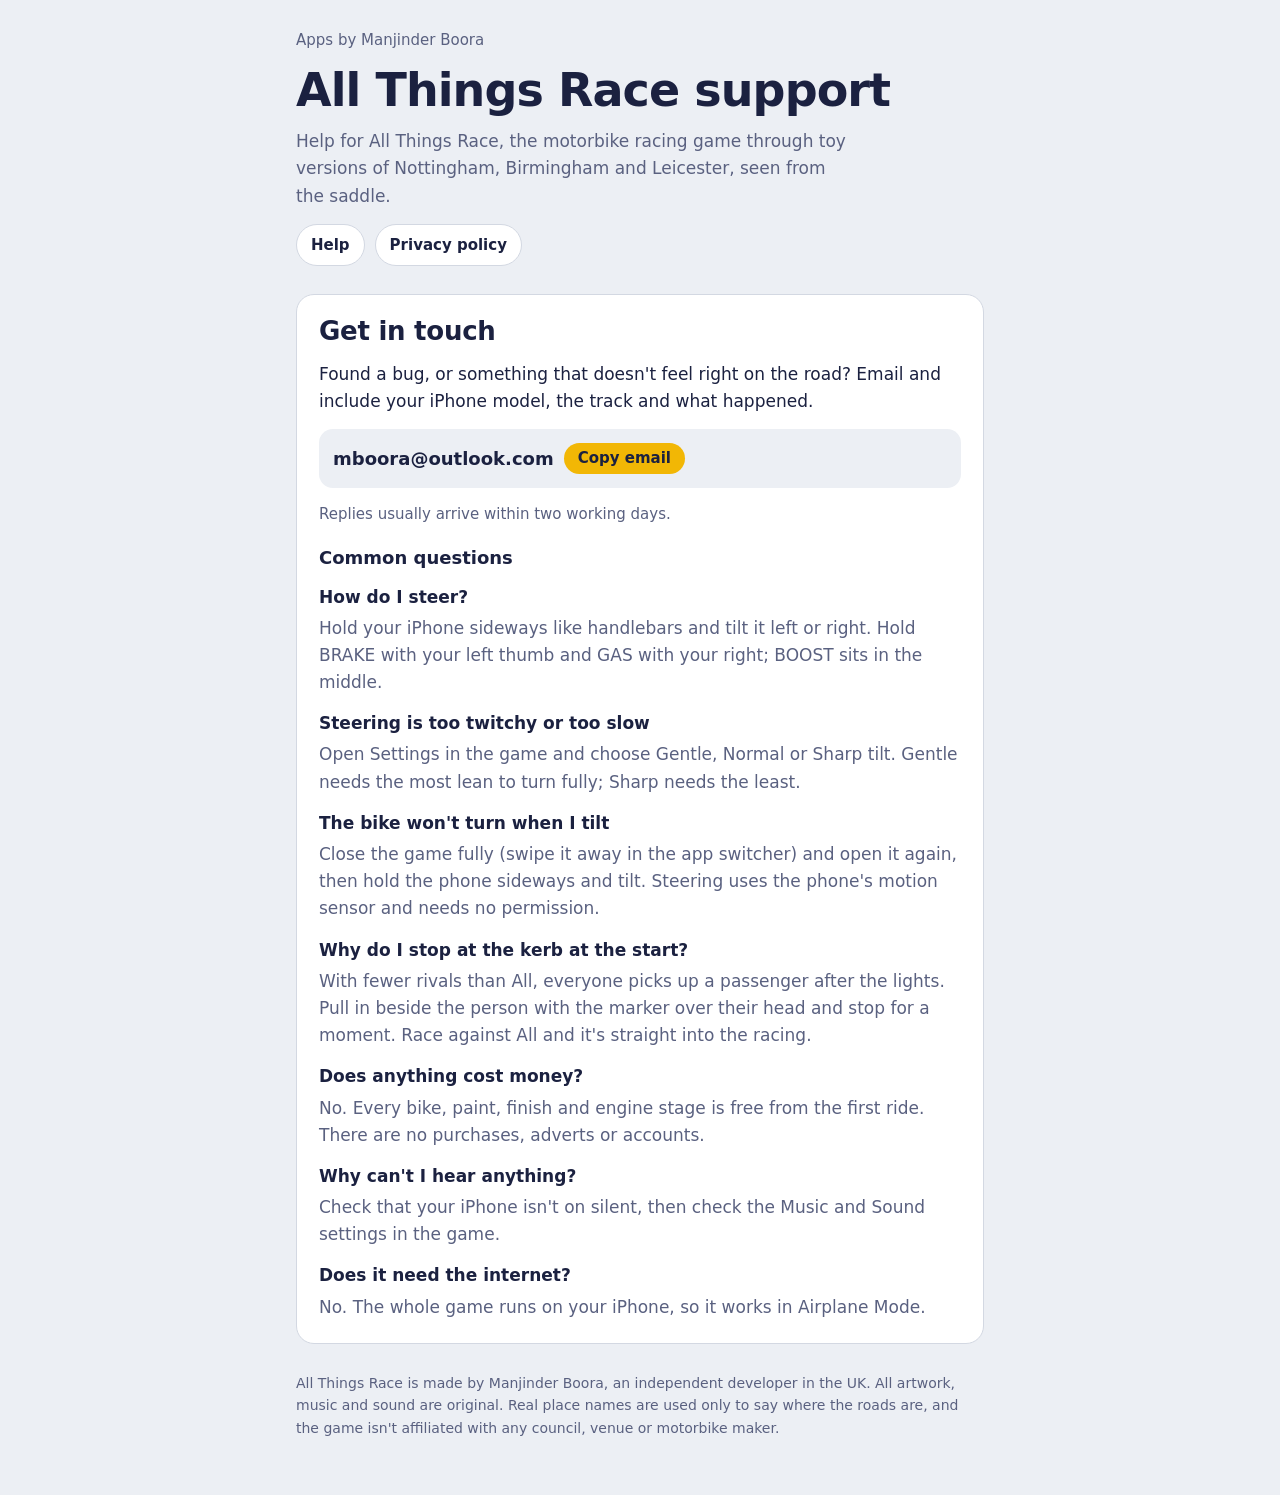
==== all-things-race/index.html @ 714242e2 "Add All Things Race support page" ====
<!doctype html>
<html lang="en-GB">
<head>
<meta charset="utf-8">
<meta name="viewport" content="width=device-width, initial-scale=1, viewport-fit=cover">
<title>All Things Race Support</title>
<meta name="description" content="Help for All Things Race, the offline motorbike racing game for iPhone.">
<link rel="stylesheet" href="/style.css">
</head>
<body>
<main class="wrap">
  <header>
    <a class="crumb" href="/">Apps by Manjinder Boora</a>
    <h1>All Things Race support</h1>
    <p class="lede">Help for All Things Race, the motorbike racing game through toy versions of Nottingham, Birmingham and Leicester, seen from the saddle.</p>
    <nav aria-label="On this site">
      <a href="#help">Help</a>
      <a href="/all-things-race/privacy/">Privacy policy</a>
    </nav>
  </header>

  <section id="help" aria-labelledby="help-title">
    <h2 id="help-title">Get in touch</h2>
    <p>Found a bug, or something that doesn't feel right on the road? Email and include your iPhone model, the track and what happened.</p>
    <div class="contact">
      <a class="email" id="email" href="mailto:mboora@outlook.com?subject=All%20Things%20Race">mboora@outlook.com</a>
      <button class="copy" id="copy" type="button">Copy email</button>
    </div>
    <p class="muted">Replies usually arrive within two working days.</p>

    <h3>Common questions</h3>
    <dl>
      <div>
        <dt>How do I steer?</dt>
        <dd>Hold your iPhone sideways like handlebars and tilt it left or right. Hold BRAKE with your left thumb and GAS with your right; BOOST sits in the middle.</dd>
      </div>
      <div>
        <dt>Steering is too twitchy or too slow</dt>
        <dd>Open Settings in the game and choose Gentle, Normal or Sharp tilt. Gentle needs the most lean to turn fully; Sharp needs the least.</dd>
      </div>
      <div>
        <dt>The bike won't turn when I tilt</dt>
        <dd>Close the game fully (swipe it away in the app switcher) and open it again, then hold the phone sideways and tilt. Steering uses the phone's motion sensor and needs no permission.</dd>
      </div>
      <div>
        <dt>Why do I stop at the kerb at the start?</dt>
        <dd>With fewer rivals than All, everyone picks up a passenger after the lights. Pull in beside the person with the marker over their head and stop for a moment. Race against All and it's straight into the racing.</dd>
      </div>
      <div>
        <dt>Does anything cost money?</dt>
        <dd>No. Every bike, paint, finish and engine stage is free from the first ride. There are no purchases, adverts or accounts.</dd>
      </div>
      <div>
        <dt>Why can't I hear anything?</dt>
        <dd>Check that your iPhone isn't on silent, then check the Music and Sound settings in the game.</dd>
      </div>
      <div>
        <dt>Does it need the internet?</dt>
        <dd>No. The whole game runs on your iPhone, so it works in Airplane Mode.</dd>
      </div>
    </dl>
  </section>

  <footer>All Things Race is made by Manjinder Boora, an independent developer in the UK. All artwork, music and sound are original. Real place names are used only to say where the roads are, and the game isn't affiliated with any council, venue or motorbike maker.</footer>
</main>

<script>
(() => {
  const btn = document.getElementById("copy");
  const email = document.getElementById("email");
  btn.addEventListener("click", async () => {
    try {
      await navigator.clipboard.writeText(email.textContent.trim());
      btn.textContent = "Copied";
    } catch (e) {
      const range = document.createRange();
      range.selectNodeContents(email);
      const sel = window.getSelection();
      sel.removeAllRanges();
      sel.addRange(range);
      btn.textContent = "Selected, press copy";
    }
    setTimeout(() => { btn.textContent = "Copy email"; }, 2200);
  });
})();
</script>
</body>
</html>
---- style.css ----
:root {
  --bg: #ECEFF4;
  --surface: #FFFFFF;
  --ink: #1B2140;
  --muted: #5A6180;
  --line: #D3D8E2;
  --accent: #F2B705;
  --on-accent: #1B2140;
  --body: system-ui, -apple-system, "Segoe UI", Roboto, "Helvetica Neue", Arial, sans-serif;
  color-scheme: light;
}
@media (prefers-color-scheme: dark) {
  :root { --bg: #11142A; --surface: #1C2140; --ink: #EEF0F8; --muted: #A3A9C4; --line: #2E3458; color-scheme: dark; }
}
* { box-sizing: border-box; }
html { -webkit-text-size-adjust: 100%; }
body { margin: 0; background: var(--bg); color: var(--ink); font: 400 17px/1.6 var(--body); }
.wrap {
  max-width: 720px; margin: 0 auto;
  padding: 28px max(16px, env(safe-area-inset-right, 0px)) 56px max(16px, env(safe-area-inset-left, 0px));
  display: grid; gap: 28px;
}
header { display: grid; gap: 14px; }
.crumb { font-size: 15px; color: var(--muted); text-decoration: none; }
.crumb:hover { text-decoration: underline; }
.tiles { display: flex; gap: 5px; }
.tiles span {
  width: 34px; height: 38px; border-radius: 7px; display: grid; place-items: center;
  background: var(--surface); color: var(--ink); box-shadow: 0 3px 0 var(--edge);
  font: 800 21px/1 var(--body);
}
h1 { margin: 0; font: 800 clamp(32px, 7vw, 46px)/1.05 var(--body); letter-spacing: -0.02em; text-wrap: balance; }
.lede { margin: 0; color: var(--muted); max-width: 52ch; }
nav { display: flex; gap: 10px; flex-wrap: wrap; }
nav a, .pill {
  padding: 8px 14px; border-radius: 999px; border: 1px solid var(--line); background: var(--surface);
  color: var(--ink); text-decoration: none; font-weight: 600; font-size: 15px;
}
a { color: inherit; }
a:focus-visible, button:focus-visible { outline: 3px solid var(--accent); outline-offset: 2px; }
section { background: var(--surface); border: 1px solid var(--line); border-radius: 18px; padding: 22px; display: grid; gap: 14px; min-width: 0; }
h2 { margin: 0; font: 800 26px/1.15 var(--body); letter-spacing: -0.01em; }
h3 { margin: 6px 0 0; font: 700 18px/1.3 var(--body); }
p { margin: 0; }
.muted { color: var(--muted); font-size: 15px; }
.contact { display: flex; flex-wrap: wrap; align-items: center; gap: 10px; padding: 14px; border-radius: 14px; background: var(--bg); }
.email { font: 700 18px/1.3 var(--body); word-break: break-all; text-decoration: none; }
.copy { border: 0; border-radius: 999px; padding: 8px 14px; cursor: pointer; background: var(--accent); color: var(--on-accent); font: 700 15px/1 var(--body); }
dl { margin: 0; display: grid; gap: 14px; }
dt { font-weight: 700; }
dd { margin: 4px 0 0; color: var(--muted); }
ul { margin: 0; padding-left: 20px; display: grid; gap: 6px; }
.stamp { font-size: 14px; color: var(--muted); font-variant-numeric: tabular-nums; }
.app { display: grid; gap: 14px; align-items: center; text-decoration: none; }
.app b { font-size: 19px; }
footer { color: var(--muted); font-size: 14px; }
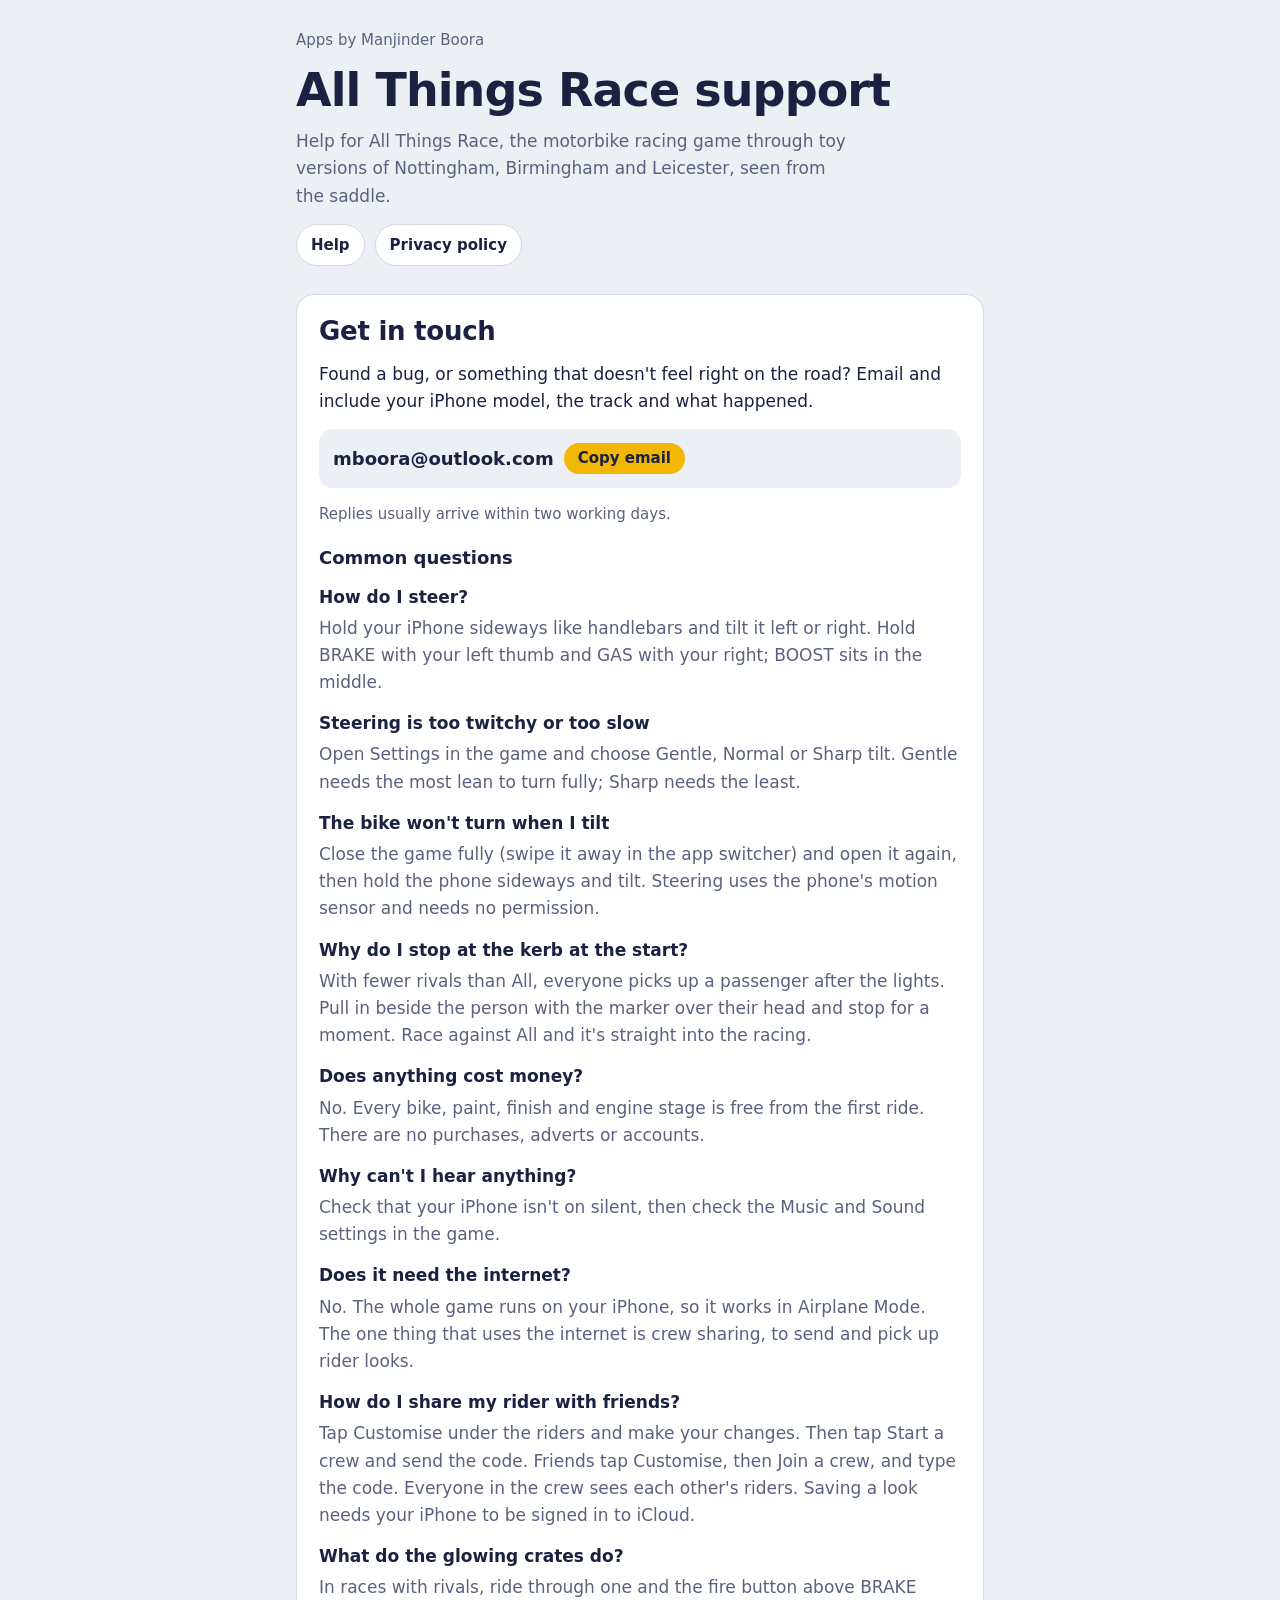
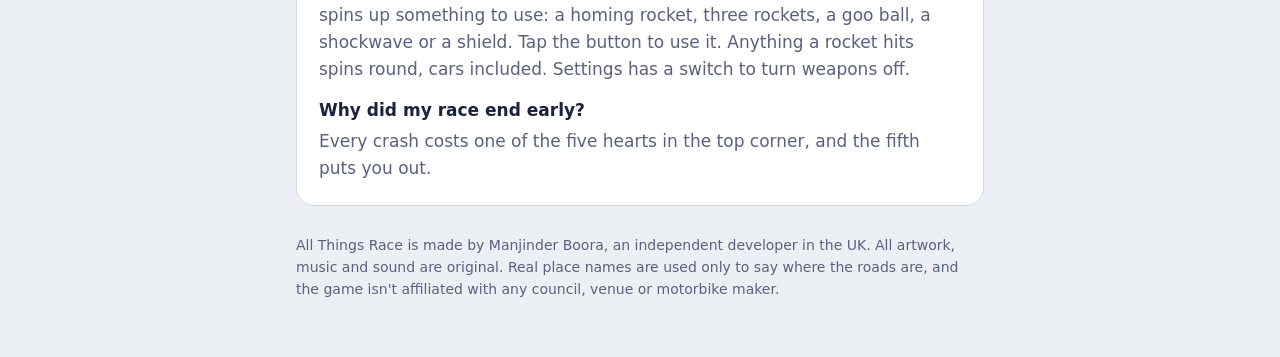
==== commit 2f329e90: "All Things Race: help for crew sharing, weapons and five lives" ====
--- a/all-things-race/index.html
+++ b/all-things-race/index.html
@@ -56,7 +56,19 @@
       </div>
       <div>
         <dt>Does it need the internet?</dt>
-        <dd>No. The whole game runs on your iPhone, so it works in Airplane Mode.</dd>
+        <dd>No. The whole game runs on your iPhone, so it works in Airplane Mode. The one thing that uses the internet is crew sharing, to send and pick up rider looks.</dd>
+      </div>
+      <div>
+        <dt>How do I share my rider with friends?</dt>
+        <dd>Tap Customise under the riders and make your changes. Then tap Start a crew and send the code. Friends tap Customise, then Join a crew, and type the code. Everyone in the crew sees each other's riders. Saving a look needs your iPhone to be signed in to iCloud.</dd>
+      </div>
+      <div>
+        <dt>What do the glowing crates do?</dt>
+        <dd>In races with rivals, ride through one and the fire button above BRAKE spins up something to use: a homing rocket, three rockets, a goo ball, a shockwave or a shield. Tap the button to use it. Anything a rocket hits spins round, cars included. Settings has a switch to turn weapons off.</dd>
+      </div>
+      <div>
+        <dt>Why did my race end early?</dt>
+        <dd>Every crash costs one of the five hearts in the top corner, and the fifth puts you out.</dd>
       </div>
     </dl>
   </section>
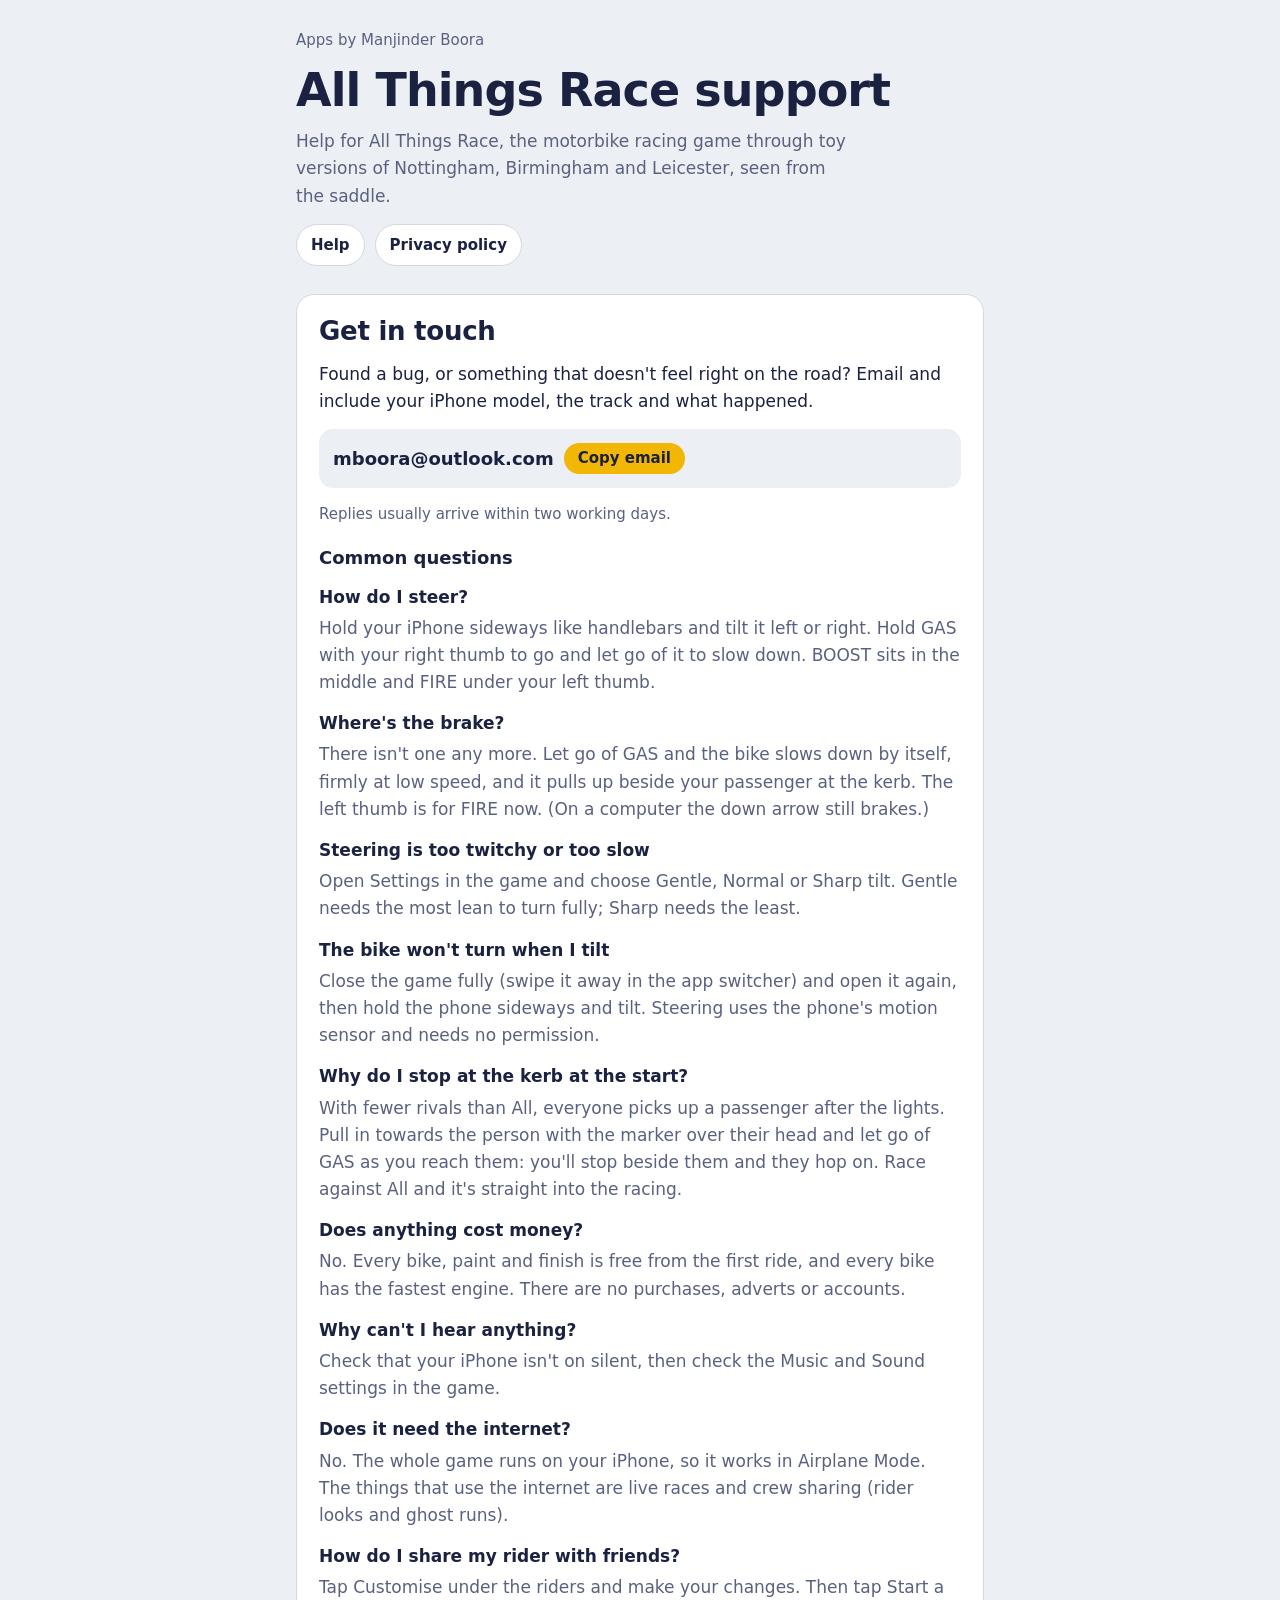
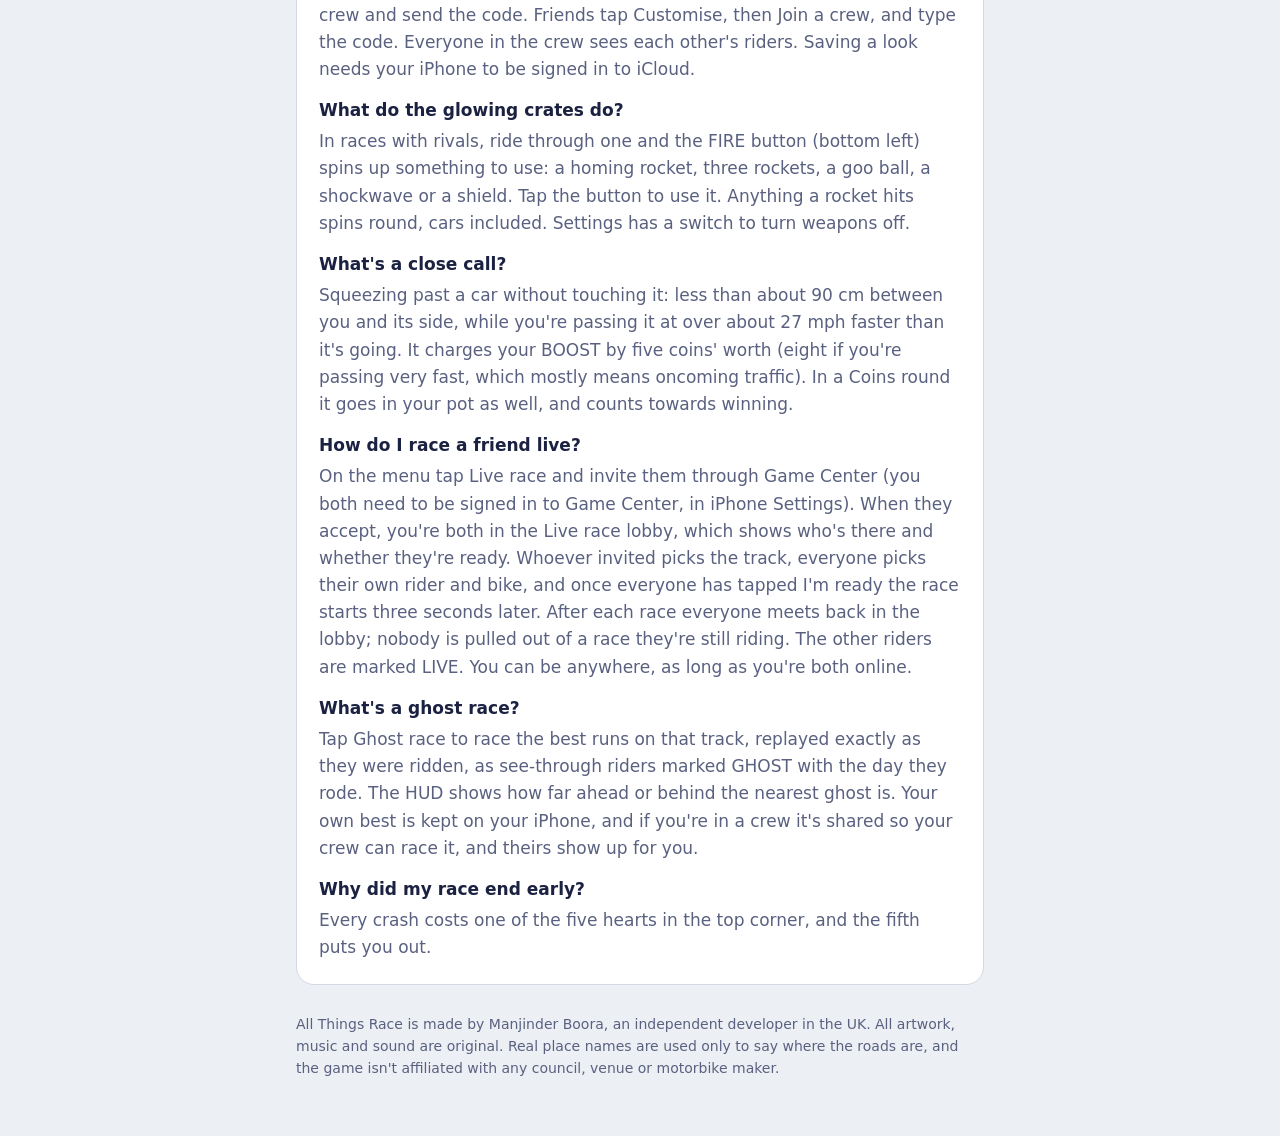
==== commit a8d9d71e: "All Things Race help: no brake, live and ghost races, close calls FIRE sits where the brake was; how" ====
--- a/all-things-race/index.html
+++ b/all-things-race/index.html
@@ -32,7 +32,11 @@
     <dl>
       <div>
         <dt>How do I steer?</dt>
-        <dd>Hold your iPhone sideways like handlebars and tilt it left or right. Hold BRAKE with your left thumb and GAS with your right; BOOST sits in the middle.</dd>
+        <dd>Hold your iPhone sideways like handlebars and tilt it left or right. Hold GAS with your right thumb to go and let go of it to slow down. BOOST sits in the middle and FIRE under your left thumb.</dd>
+      </div>
+      <div>
+        <dt>Where's the brake?</dt>
+        <dd>There isn't one any more. Let go of GAS and the bike slows down by itself, firmly at low speed, and it pulls up beside your passenger at the kerb. The left thumb is for FIRE now. (On a computer the down arrow still brakes.)</dd>
       </div>
       <div>
         <dt>Steering is too twitchy or too slow</dt>
@@ -44,11 +48,11 @@
       </div>
       <div>
         <dt>Why do I stop at the kerb at the start?</dt>
-        <dd>With fewer rivals than All, everyone picks up a passenger after the lights. Pull in beside the person with the marker over their head and stop for a moment. Race against All and it's straight into the racing.</dd>
+        <dd>With fewer rivals than All, everyone picks up a passenger after the lights. Pull in towards the person with the marker over their head and let go of GAS as you reach them: you'll stop beside them and they hop on. Race against All and it's straight into the racing.</dd>
       </div>
       <div>
         <dt>Does anything cost money?</dt>
-        <dd>No. Every bike, paint, finish and engine stage is free from the first ride. There are no purchases, adverts or accounts.</dd>
+        <dd>No. Every bike, paint and finish is free from the first ride, and every bike has the fastest engine. There are no purchases, adverts or accounts.</dd>
       </div>
       <div>
         <dt>Why can't I hear anything?</dt>
@@ -56,7 +60,7 @@
       </div>
       <div>
         <dt>Does it need the internet?</dt>
-        <dd>No. The whole game runs on your iPhone, so it works in Airplane Mode. The one thing that uses the internet is crew sharing, to send and pick up rider looks.</dd>
+        <dd>No. The whole game runs on your iPhone, so it works in Airplane Mode. The things that use the internet are live races and crew sharing (rider looks and ghost runs).</dd>
       </div>
       <div>
         <dt>How do I share my rider with friends?</dt>
@@ -64,7 +68,19 @@
       </div>
       <div>
         <dt>What do the glowing crates do?</dt>
-        <dd>In races with rivals, ride through one and the fire button above BRAKE spins up something to use: a homing rocket, three rockets, a goo ball, a shockwave or a shield. Tap the button to use it. Anything a rocket hits spins round, cars included. Settings has a switch to turn weapons off.</dd>
+        <dd>In races with rivals, ride through one and the FIRE button (bottom left) spins up something to use: a homing rocket, three rockets, a goo ball, a shockwave or a shield. Tap the button to use it. Anything a rocket hits spins round, cars included. Settings has a switch to turn weapons off.</dd>
+      </div>
+      <div>
+        <dt>What's a close call?</dt>
+        <dd>Squeezing past a car without touching it: less than about 90&nbsp;cm between you and its side, while you're passing it at over about 27&nbsp;mph faster than it's going. It charges your BOOST by five coins' worth (eight if you're passing very fast, which mostly means oncoming traffic). In a Coins round it goes in your pot as well, and counts towards winning.</dd>
+      </div>
+      <div>
+        <dt>How do I race a friend live?</dt>
+        <dd>On the menu tap Live race and invite them through Game Center (you both need to be signed in to Game Center, in iPhone Settings). When they accept, you're both in the Live race lobby, which shows who's there and whether they're ready. Whoever invited picks the track, everyone picks their own rider and bike, and once everyone has tapped I'm ready the race starts three seconds later. After each race everyone meets back in the lobby; nobody is pulled out of a race they're still riding. The other riders are marked LIVE. You can be anywhere, as long as you're both online.</dd>
+      </div>
+      <div>
+        <dt>What's a ghost race?</dt>
+        <dd>Tap Ghost race to race the best runs on that track, replayed exactly as they were ridden, as see-through riders marked GHOST with the day they rode. The HUD shows how far ahead or behind the nearest ghost is. Your own best is kept on your iPhone, and if you're in a crew it's shared so your crew can race it, and theirs show up for you.</dd>
       </div>
       <div>
         <dt>Why did my race end early?</dt>
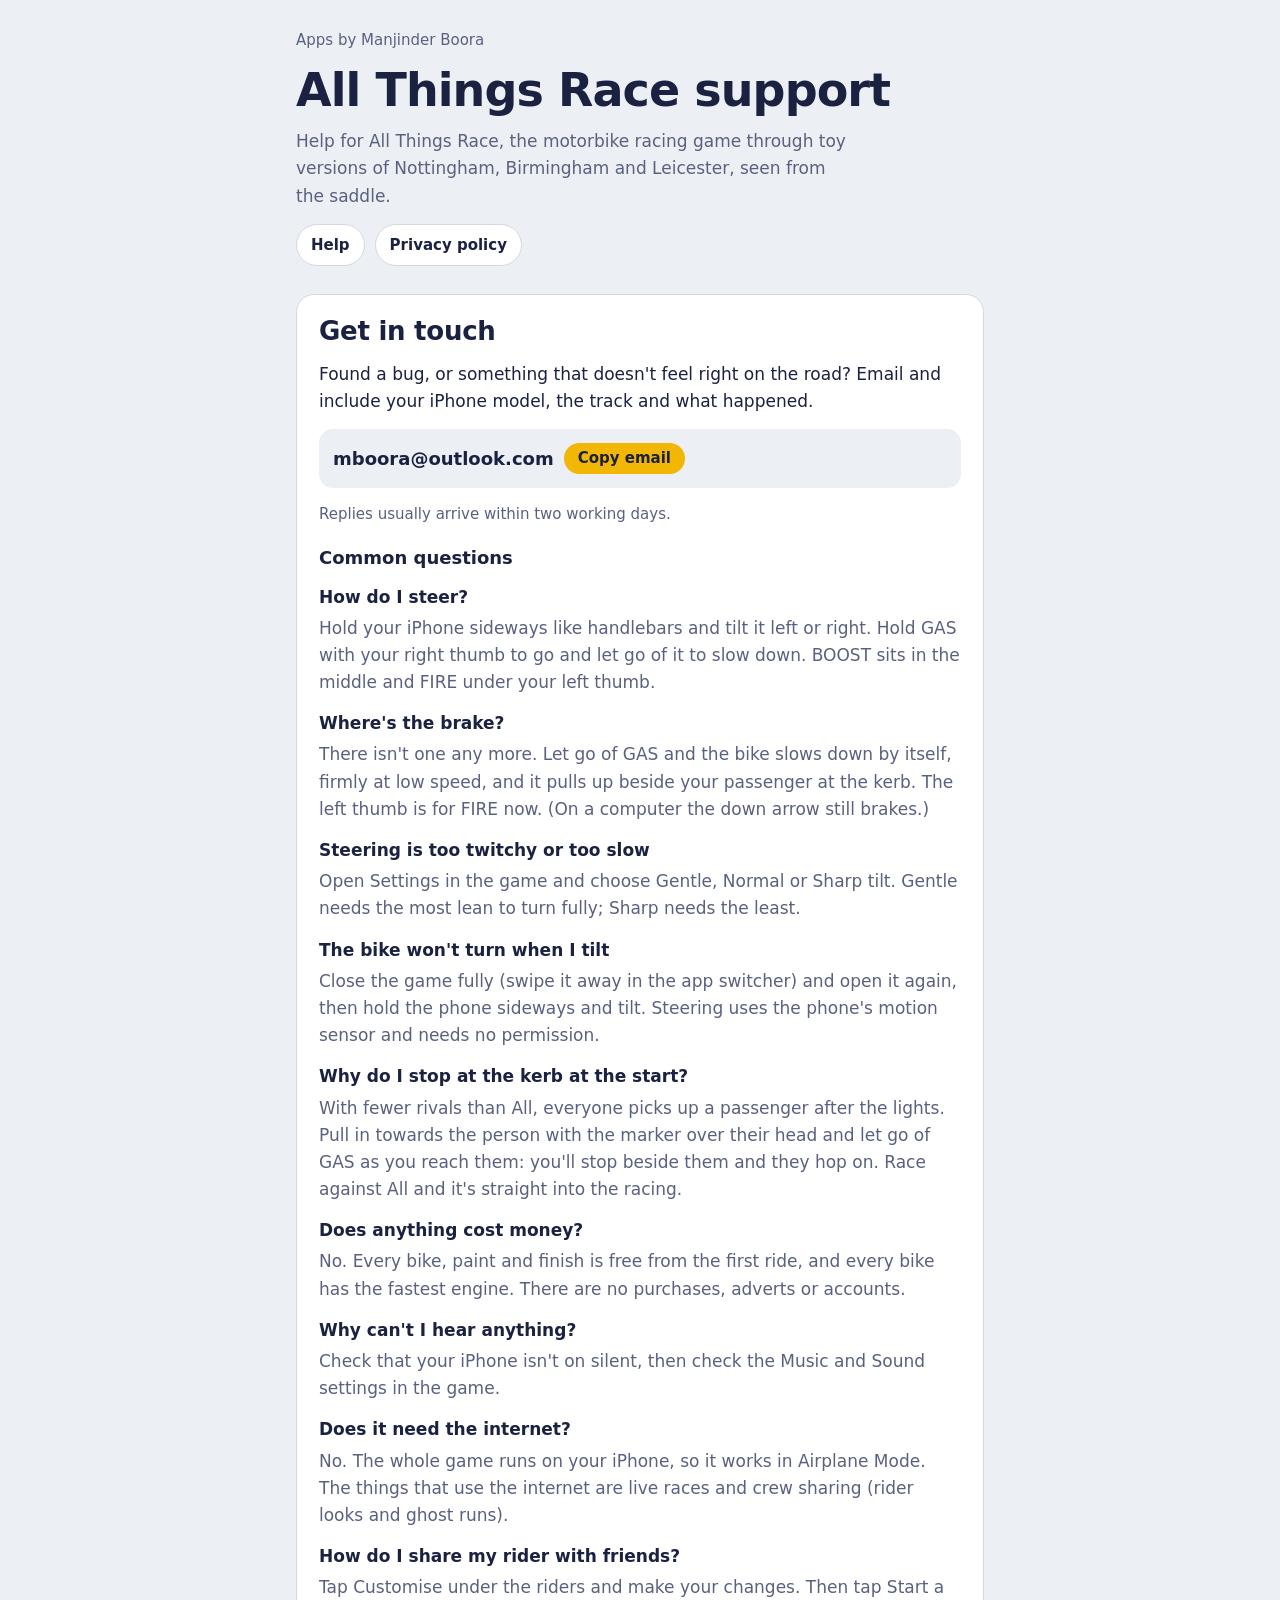
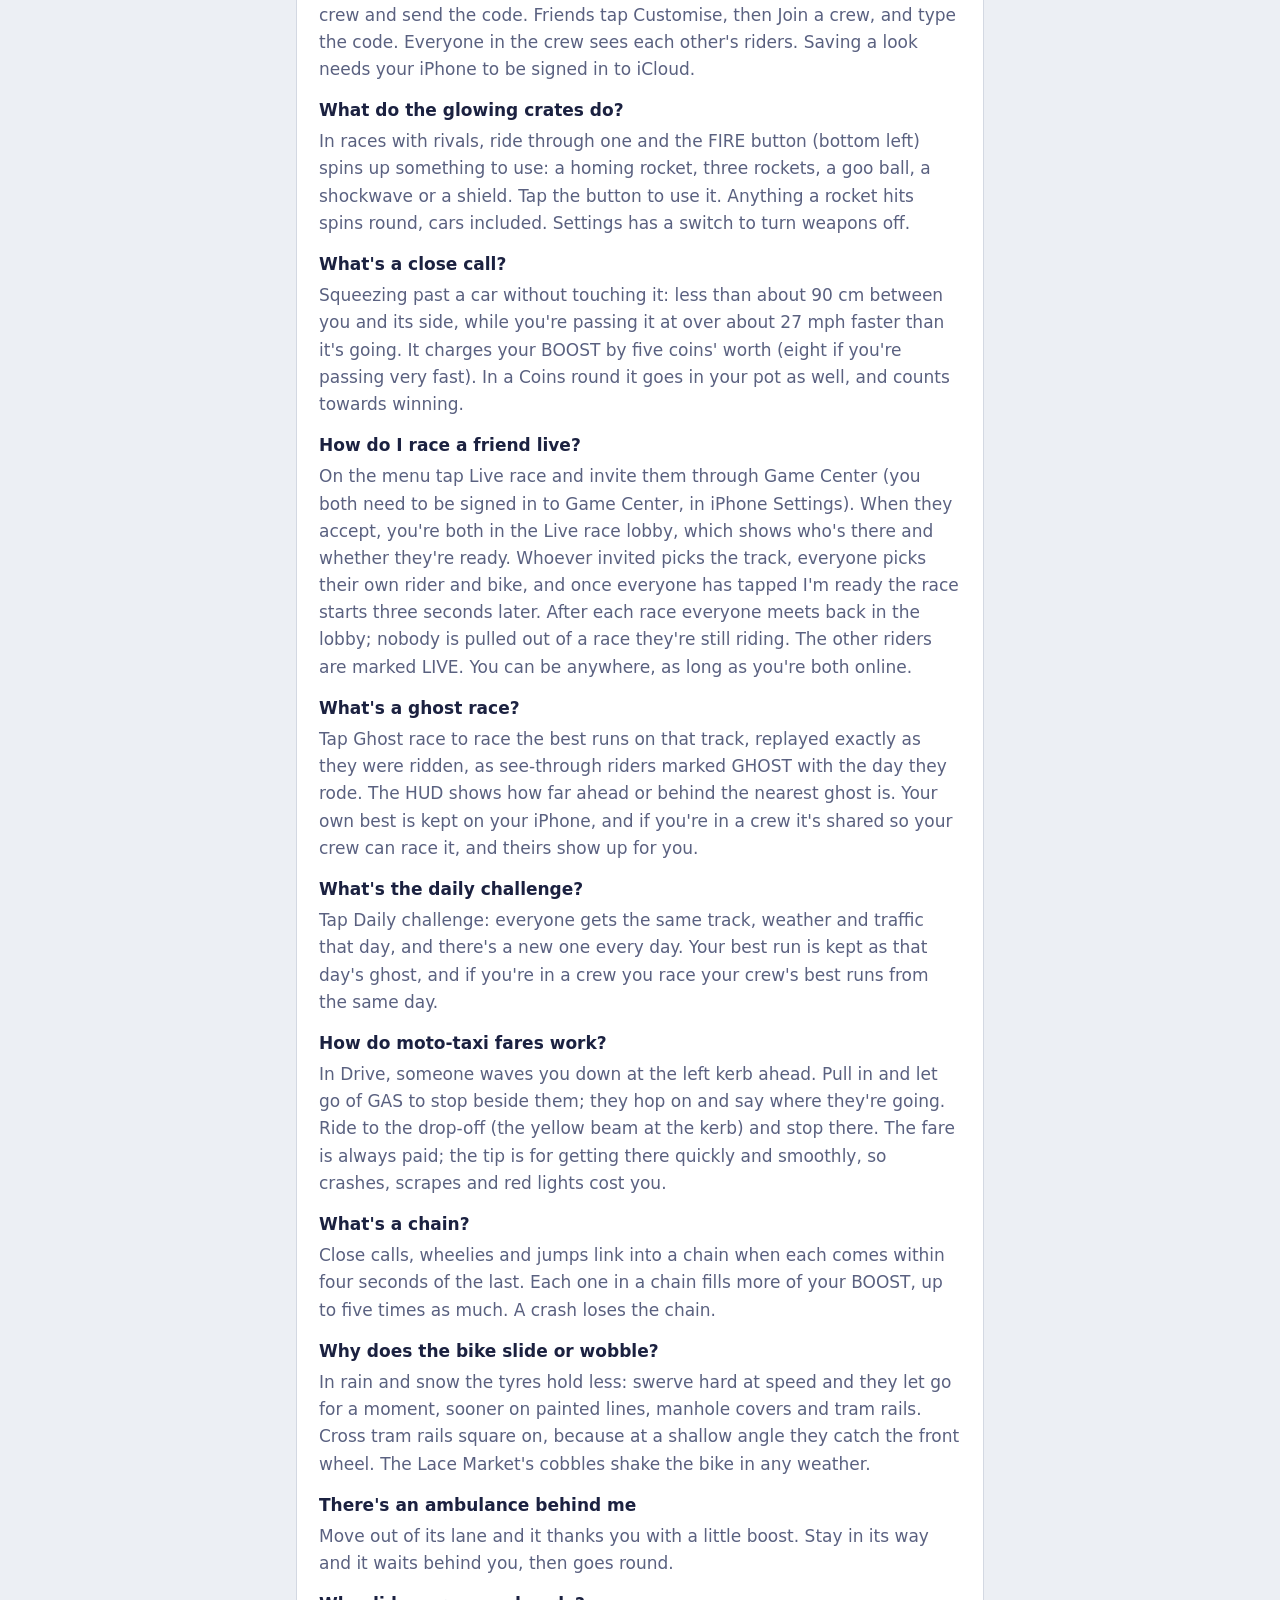
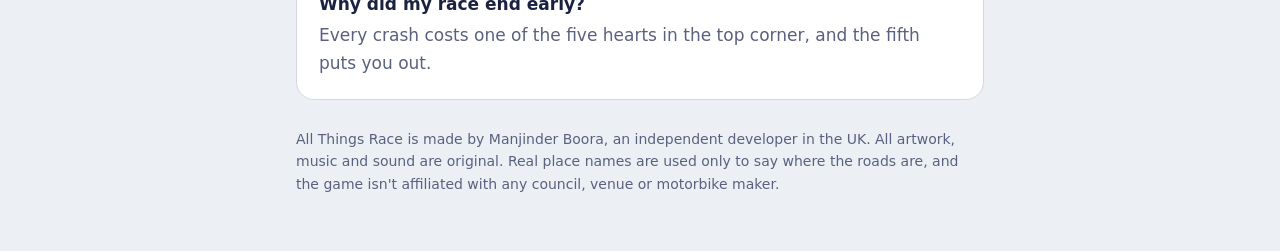
==== commit 084fb2d6: "All Things Race help: daily challenge, moto-taxi fares, chains, wet roads New answers for the daily " ====
--- a/all-things-race/index.html
+++ b/all-things-race/index.html
@@ -72,7 +72,7 @@
       </div>
       <div>
         <dt>What's a close call?</dt>
-        <dd>Squeezing past a car without touching it: less than about 90&nbsp;cm between you and its side, while you're passing it at over about 27&nbsp;mph faster than it's going. It charges your BOOST by five coins' worth (eight if you're passing very fast, which mostly means oncoming traffic). In a Coins round it goes in your pot as well, and counts towards winning.</dd>
+        <dd>Squeezing past a car without touching it: less than about 90&nbsp;cm between you and its side, while you're passing it at over about 27&nbsp;mph faster than it's going. It charges your BOOST by five coins' worth (eight if you're passing very fast). In a Coins round it goes in your pot as well, and counts towards winning.</dd>
       </div>
       <div>
         <dt>How do I race a friend live?</dt>
@@ -81,6 +81,26 @@
       <div>
         <dt>What's a ghost race?</dt>
         <dd>Tap Ghost race to race the best runs on that track, replayed exactly as they were ridden, as see-through riders marked GHOST with the day they rode. The HUD shows how far ahead or behind the nearest ghost is. Your own best is kept on your iPhone, and if you're in a crew it's shared so your crew can race it, and theirs show up for you.</dd>
+      </div>
+      <div>
+        <dt>What's the daily challenge?</dt>
+        <dd>Tap Daily challenge: everyone gets the same track, weather and traffic that day, and there's a new one every day. Your best run is kept as that day's ghost, and if you're in a crew you race your crew's best runs from the same day.</dd>
+      </div>
+      <div>
+        <dt>How do moto-taxi fares work?</dt>
+        <dd>In Drive, someone waves you down at the left kerb ahead. Pull in and let go of GAS to stop beside them; they hop on and say where they're going. Ride to the drop-off (the yellow beam at the kerb) and stop there. The fare is always paid; the tip is for getting there quickly and smoothly, so crashes, scrapes and red lights cost you.</dd>
+      </div>
+      <div>
+        <dt>What's a chain?</dt>
+        <dd>Close calls, wheelies and jumps link into a chain when each comes within four seconds of the last. Each one in a chain fills more of your BOOST, up to five times as much. A crash loses the chain.</dd>
+      </div>
+      <div>
+        <dt>Why does the bike slide or wobble?</dt>
+        <dd>In rain and snow the tyres hold less: swerve hard at speed and they let go for a moment, sooner on painted lines, manhole covers and tram rails. Cross tram rails square on, because at a shallow angle they catch the front wheel. The Lace Market's cobbles shake the bike in any weather.</dd>
+      </div>
+      <div>
+        <dt>There's an ambulance behind me</dt>
+        <dd>Move out of its lane and it thanks you with a little boost. Stay in its way and it waits behind you, then goes round.</dd>
       </div>
       <div>
         <dt>Why did my race end early?</dt>
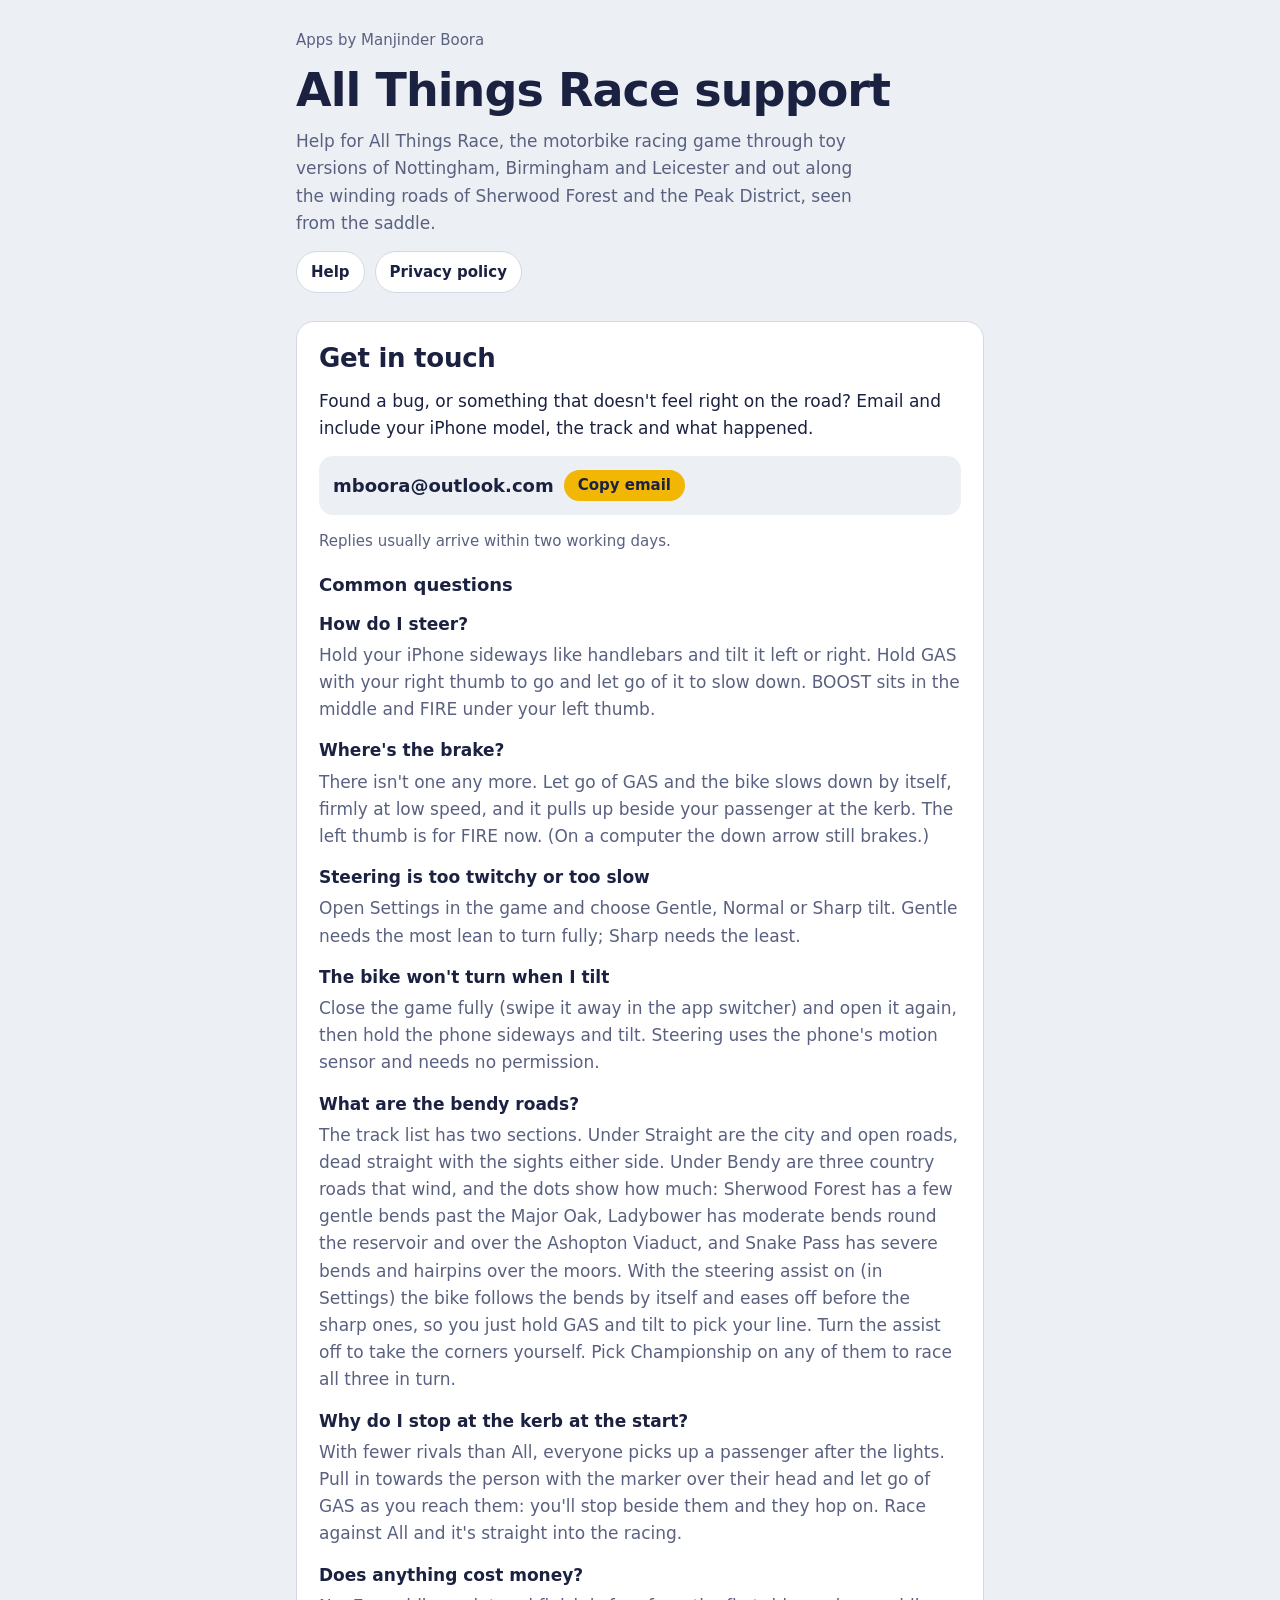
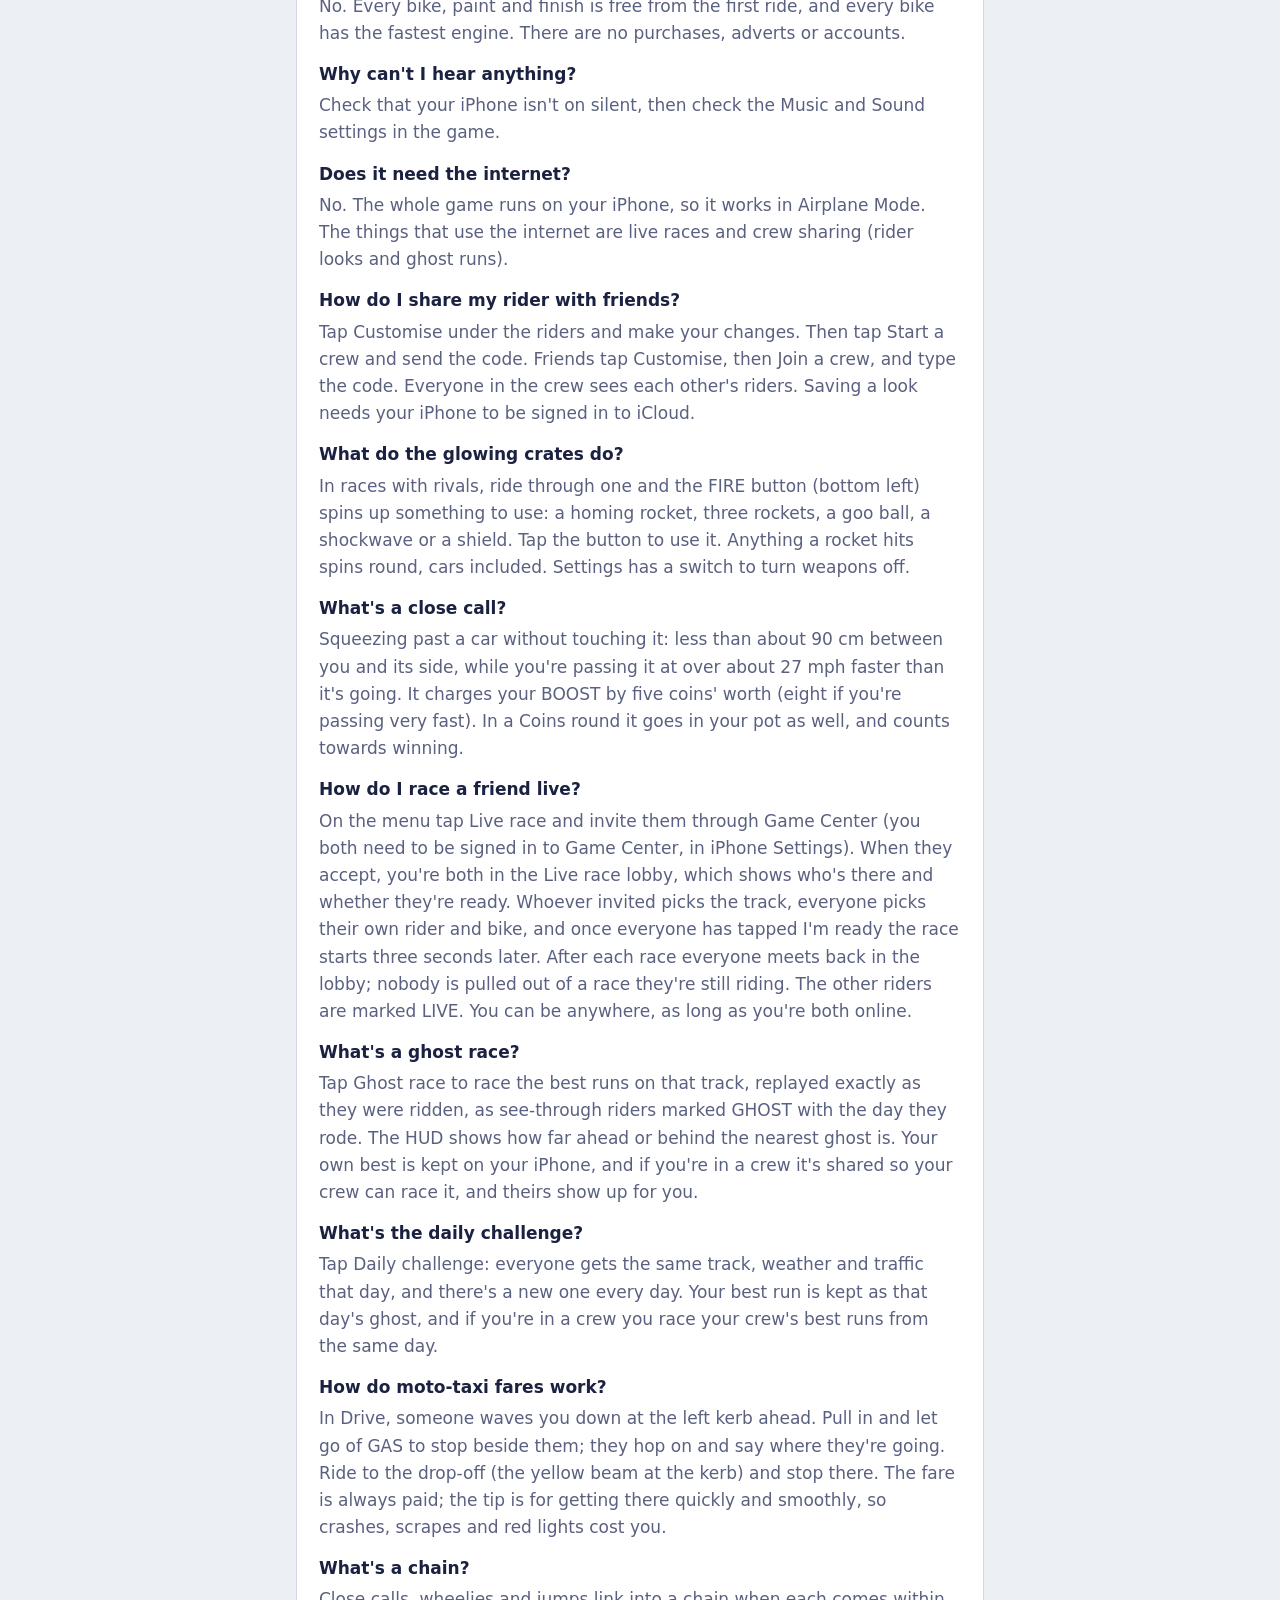
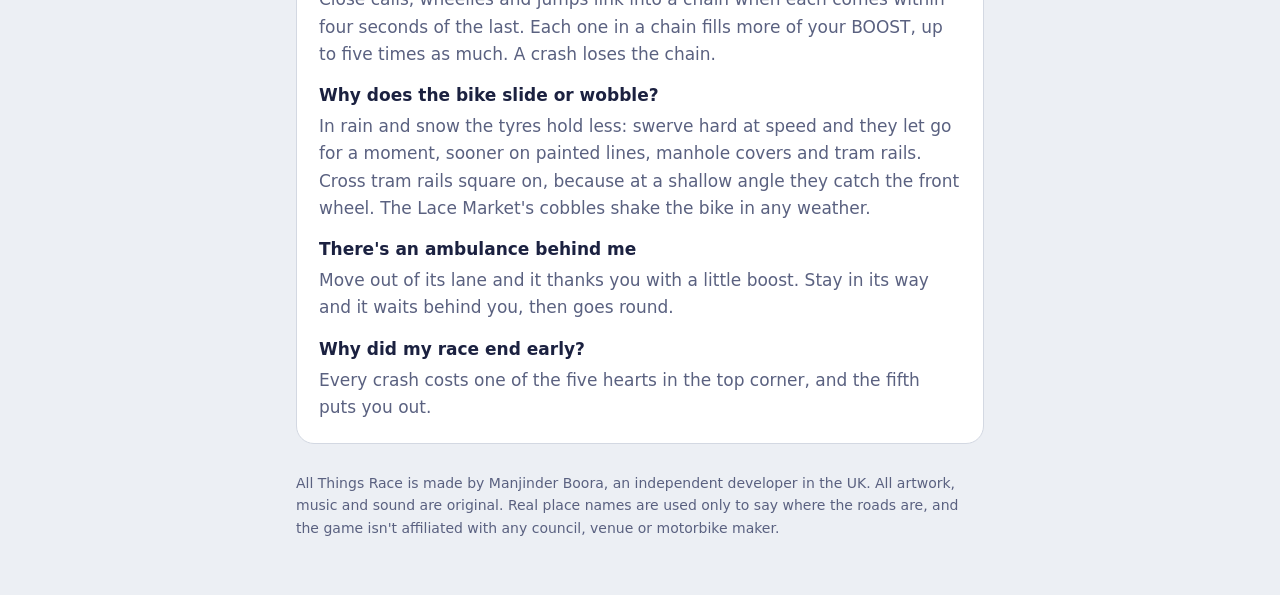
==== commit c88e9b69: "All Things Race help: the bendy roads Straight and Bendy track sections; Sherwood Forest, Ladybower " ====
--- a/all-things-race/index.html
+++ b/all-things-race/index.html
@@ -12,7 +12,7 @@
   <header>
     <a class="crumb" href="/">Apps by Manjinder Boora</a>
     <h1>All Things Race support</h1>
-    <p class="lede">Help for All Things Race, the motorbike racing game through toy versions of Nottingham, Birmingham and Leicester, seen from the saddle.</p>
+    <p class="lede">Help for All Things Race, the motorbike racing game through toy versions of Nottingham, Birmingham and Leicester and out along the winding roads of Sherwood Forest and the Peak District, seen from the saddle.</p>
     <nav aria-label="On this site">
       <a href="#help">Help</a>
       <a href="/all-things-race/privacy/">Privacy policy</a>
@@ -45,6 +45,10 @@
       <div>
         <dt>The bike won't turn when I tilt</dt>
         <dd>Close the game fully (swipe it away in the app switcher) and open it again, then hold the phone sideways and tilt. Steering uses the phone's motion sensor and needs no permission.</dd>
+      </div>
+      <div>
+        <dt>What are the bendy roads?</dt>
+        <dd>The track list has two sections. Under Straight are the city and open roads, dead straight with the sights either side. Under Bendy are three country roads that wind, and the dots show how much: Sherwood Forest has a few gentle bends past the Major Oak, Ladybower has moderate bends round the reservoir and over the Ashopton Viaduct, and Snake Pass has severe bends and hairpins over the moors. With the steering assist on (in Settings) the bike follows the bends by itself and eases off before the sharp ones, so you just hold GAS and tilt to pick your line. Turn the assist off to take the corners yourself. Pick Championship on any of them to race all three in turn.</dd>
       </div>
       <div>
         <dt>Why do I stop at the kerb at the start?</dt>
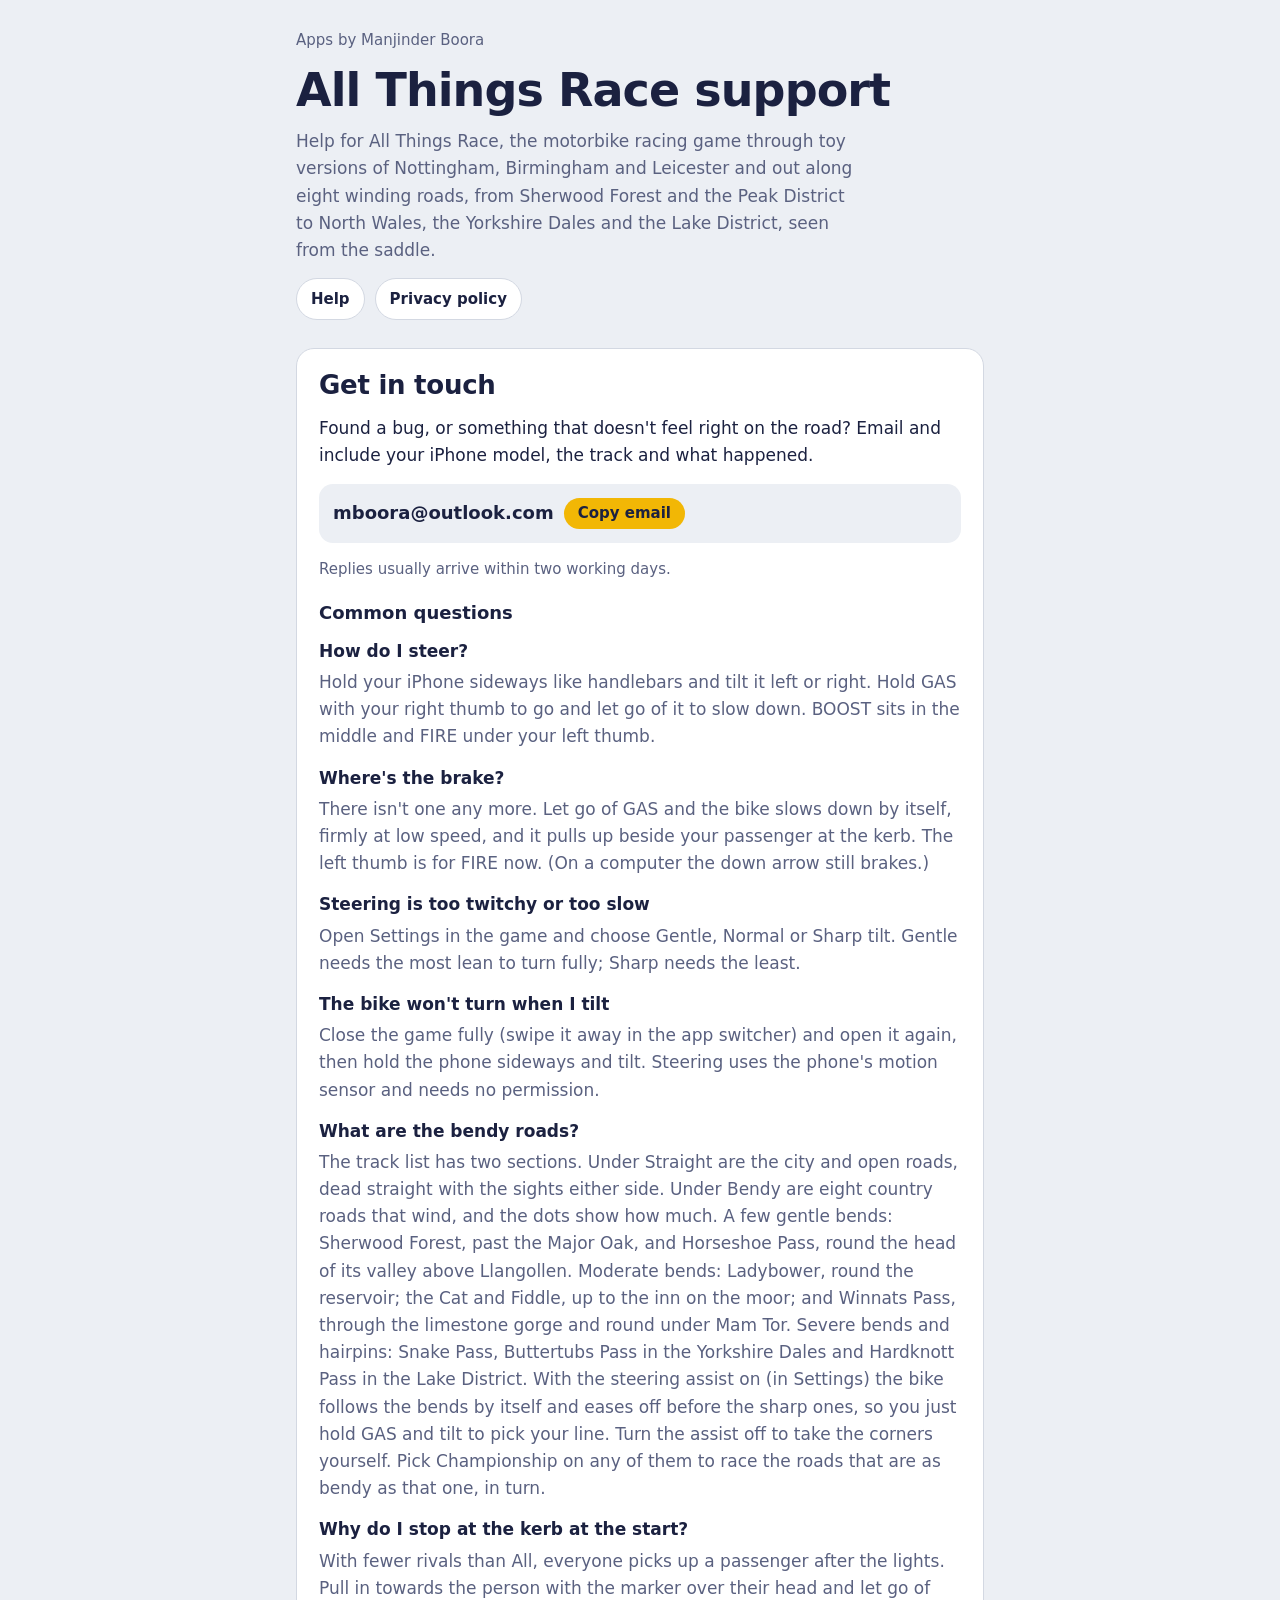
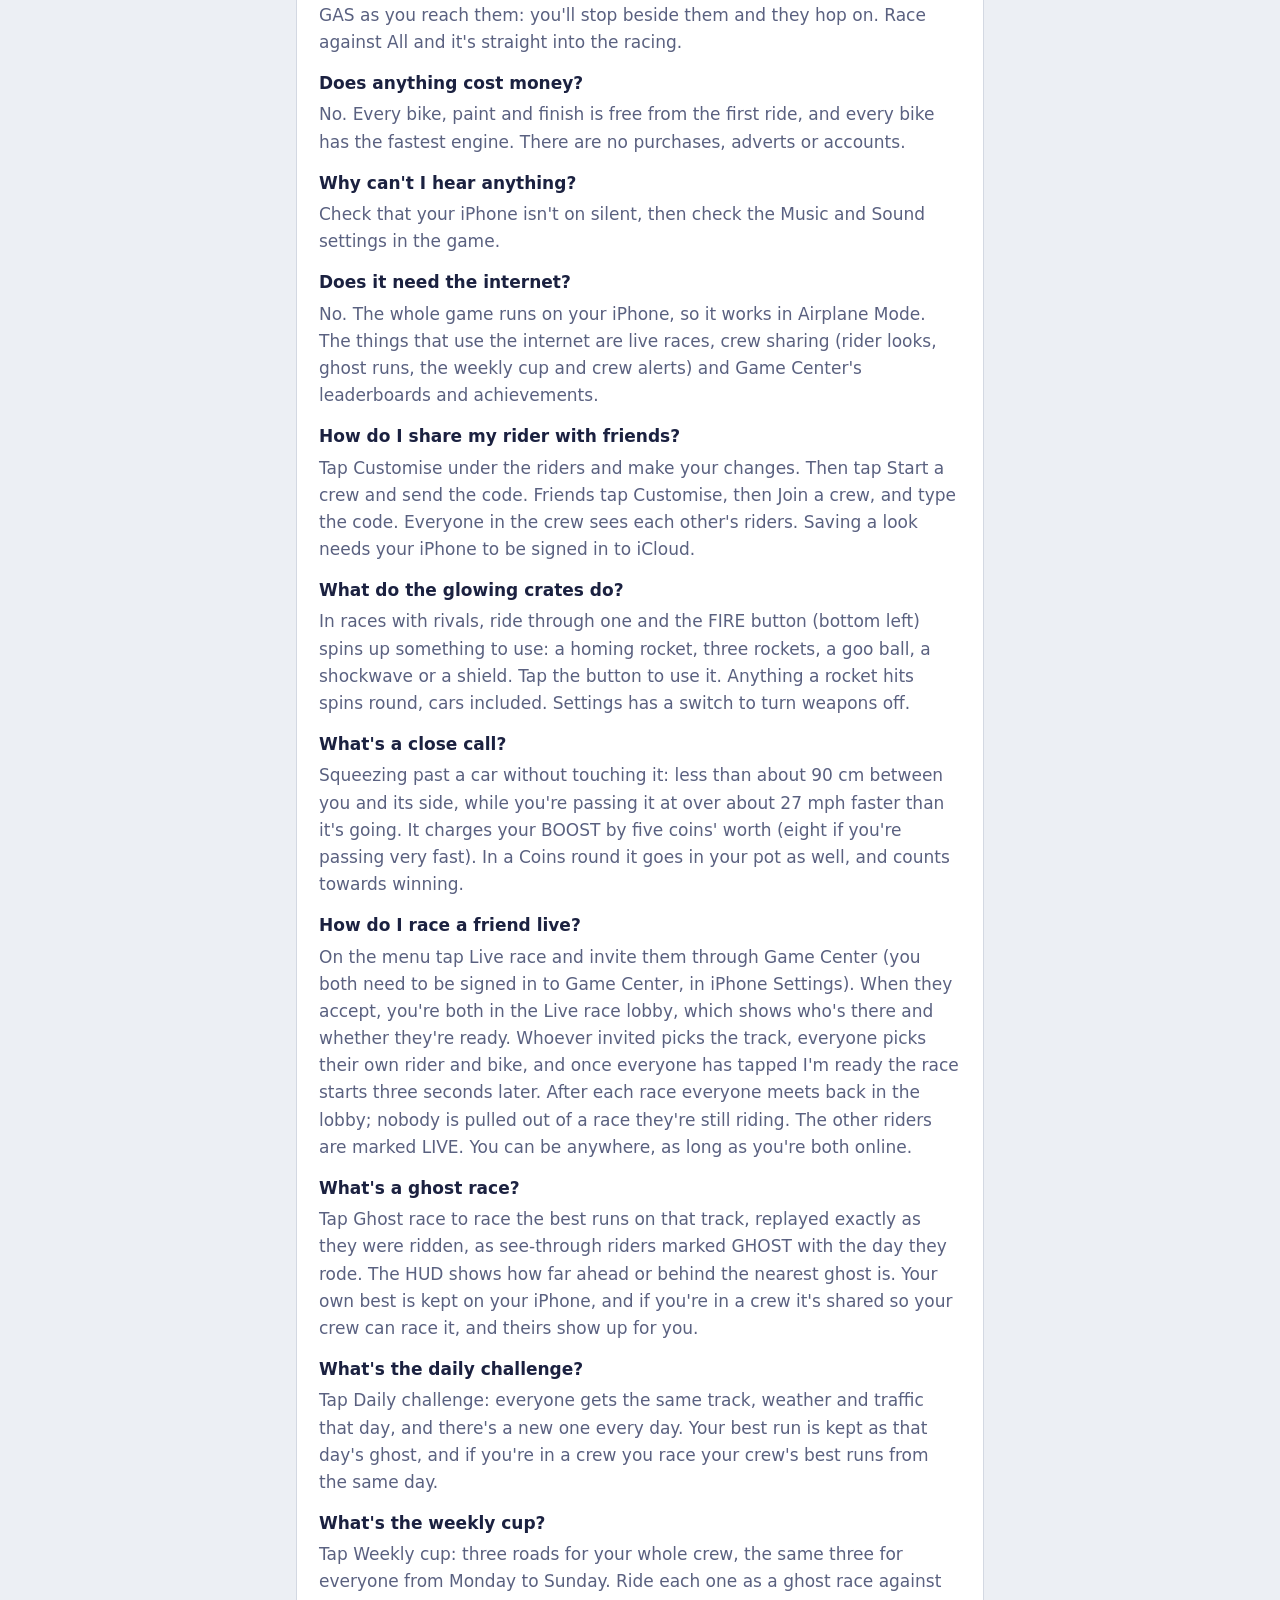
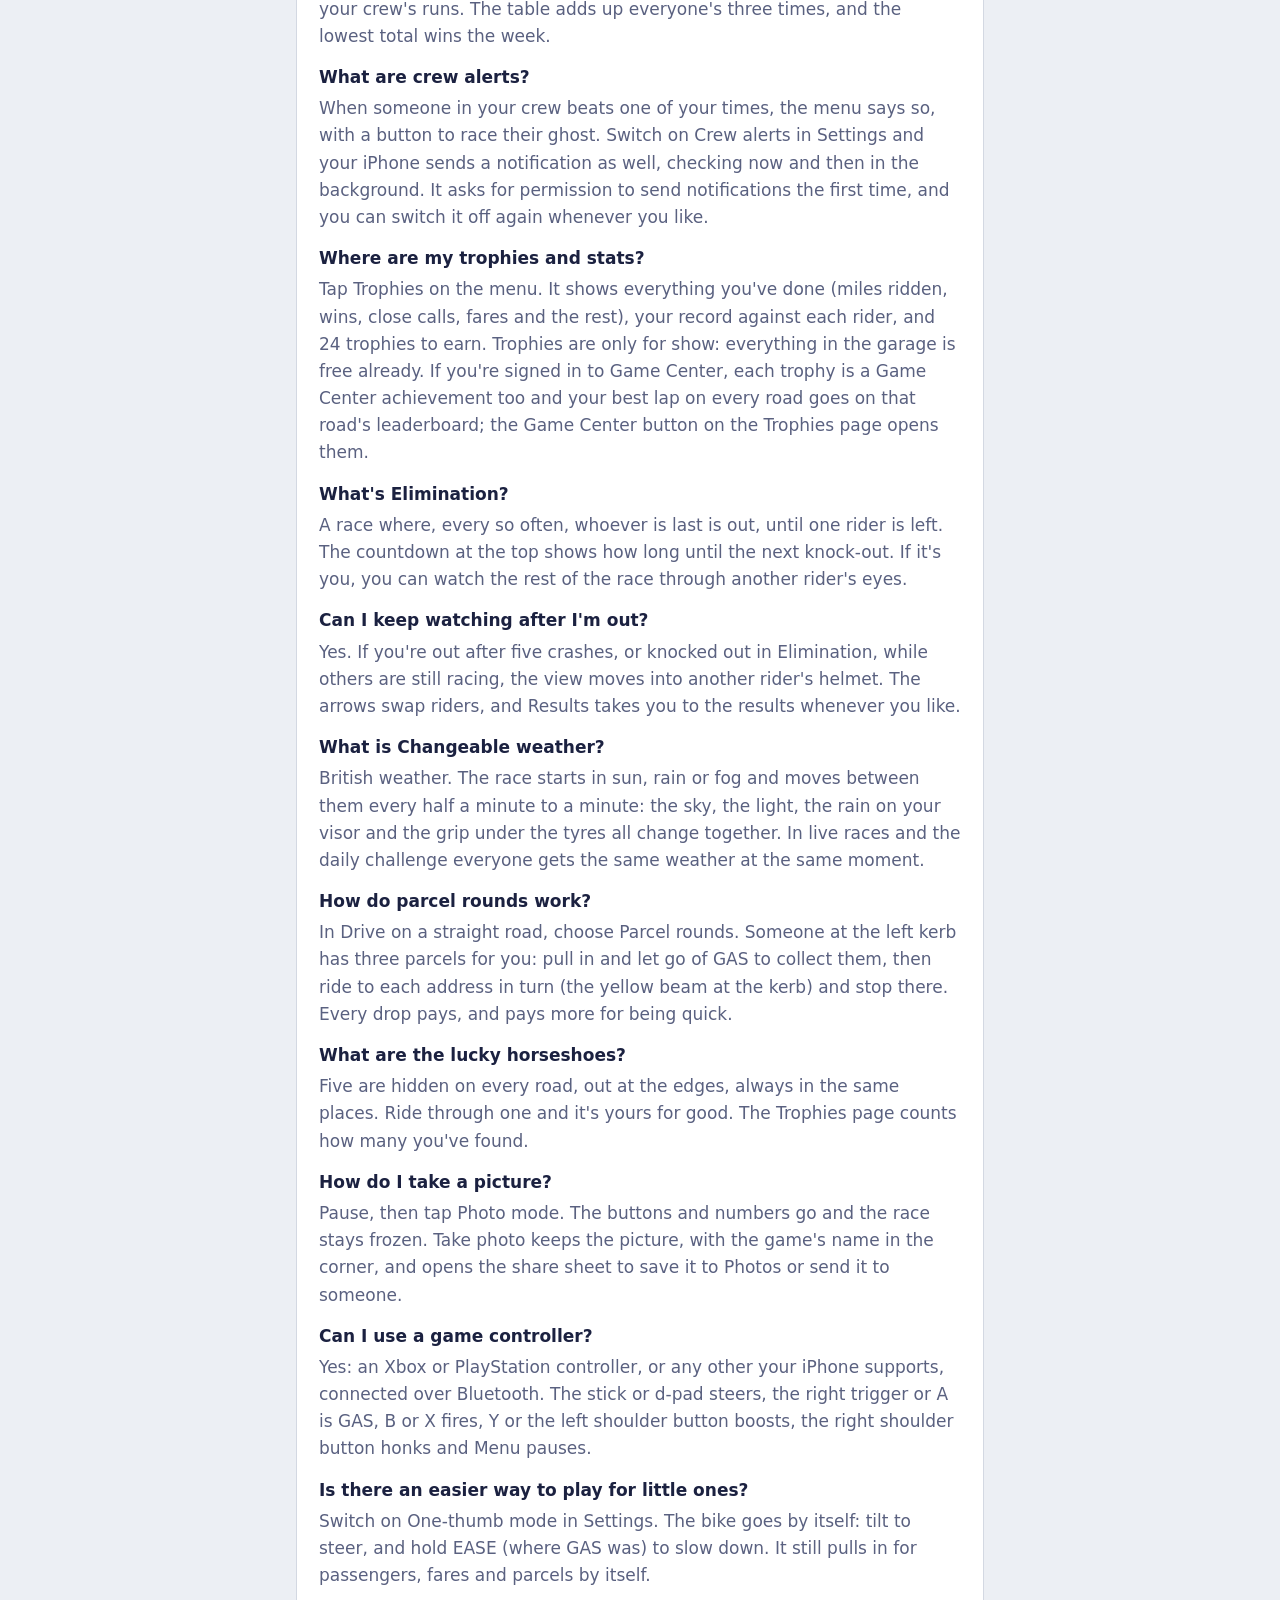
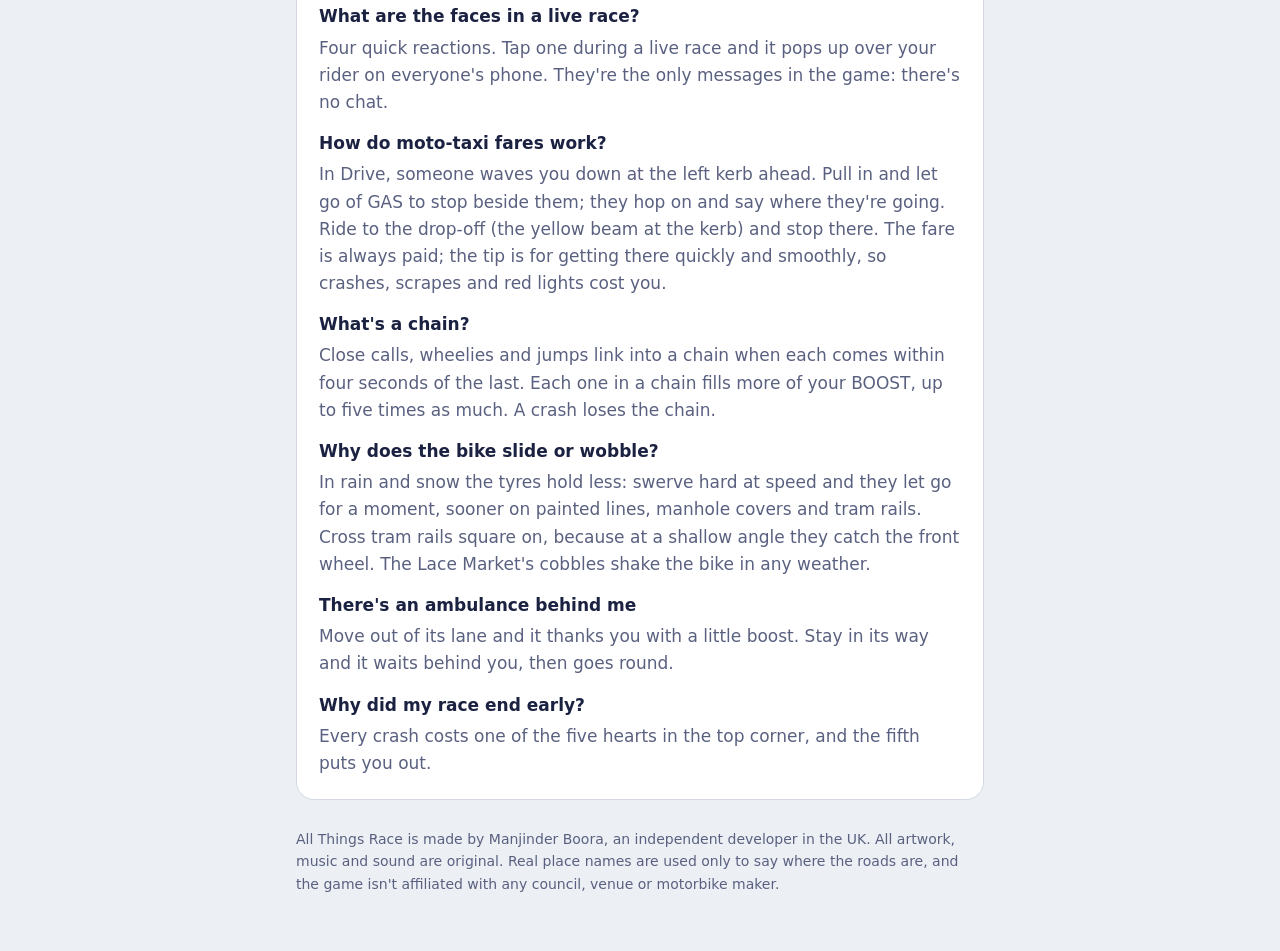
==== commit 33b30cc3: "All Things Race help: build 8 features Eight roads, trophies, weekly cup, crew alerts, Elimination, " ====
--- a/all-things-race/index.html
+++ b/all-things-race/index.html
@@ -12,7 +12,7 @@
   <header>
     <a class="crumb" href="/">Apps by Manjinder Boora</a>
     <h1>All Things Race support</h1>
-    <p class="lede">Help for All Things Race, the motorbike racing game through toy versions of Nottingham, Birmingham and Leicester and out along the winding roads of Sherwood Forest and the Peak District, seen from the saddle.</p>
+    <p class="lede">Help for All Things Race, the motorbike racing game through toy versions of Nottingham, Birmingham and Leicester and out along eight winding roads, from Sherwood Forest and the Peak District to North Wales, the Yorkshire Dales and the Lake District, seen from the saddle.</p>
     <nav aria-label="On this site">
       <a href="#help">Help</a>
       <a href="/all-things-race/privacy/">Privacy policy</a>
@@ -48,7 +48,7 @@
       </div>
       <div>
         <dt>What are the bendy roads?</dt>
-        <dd>The track list has two sections. Under Straight are the city and open roads, dead straight with the sights either side. Under Bendy are three country roads that wind, and the dots show how much: Sherwood Forest has a few gentle bends past the Major Oak, Ladybower has moderate bends round the reservoir and over the Ashopton Viaduct, and Snake Pass has severe bends and hairpins over the moors. With the steering assist on (in Settings) the bike follows the bends by itself and eases off before the sharp ones, so you just hold GAS and tilt to pick your line. Turn the assist off to take the corners yourself. Pick Championship on any of them to race all three in turn.</dd>
+        <dd>The track list has two sections. Under Straight are the city and open roads, dead straight with the sights either side. Under Bendy are eight country roads that wind, and the dots show how much. A few gentle bends: Sherwood Forest, past the Major Oak, and Horseshoe Pass, round the head of its valley above Llangollen. Moderate bends: Ladybower, round the reservoir; the Cat and Fiddle, up to the inn on the moor; and Winnats Pass, through the limestone gorge and round under Mam Tor. Severe bends and hairpins: Snake Pass, Buttertubs Pass in the Yorkshire Dales and Hardknott Pass in the Lake District. With the steering assist on (in Settings) the bike follows the bends by itself and eases off before the sharp ones, so you just hold GAS and tilt to pick your line. Turn the assist off to take the corners yourself. Pick Championship on any of them to race the roads that are as bendy as that one, in turn.</dd>
       </div>
       <div>
         <dt>Why do I stop at the kerb at the start?</dt>
@@ -64,7 +64,7 @@
       </div>
       <div>
         <dt>Does it need the internet?</dt>
-        <dd>No. The whole game runs on your iPhone, so it works in Airplane Mode. The things that use the internet are live races and crew sharing (rider looks and ghost runs).</dd>
+        <dd>No. The whole game runs on your iPhone, so it works in Airplane Mode. The things that use the internet are live races, crew sharing (rider looks, ghost runs, the weekly cup and crew alerts) and Game Center's leaderboards and achievements.</dd>
       </div>
       <div>
         <dt>How do I share my rider with friends?</dt>
@@ -89,6 +89,54 @@
       <div>
         <dt>What's the daily challenge?</dt>
         <dd>Tap Daily challenge: everyone gets the same track, weather and traffic that day, and there's a new one every day. Your best run is kept as that day's ghost, and if you're in a crew you race your crew's best runs from the same day.</dd>
+      </div>
+      <div>
+        <dt>What's the weekly cup?</dt>
+        <dd>Tap Weekly cup: three roads for your whole crew, the same three for everyone from Monday to Sunday. Ride each one as a ghost race against your crew's runs. The table adds up everyone's three times, and the lowest total wins the week.</dd>
+      </div>
+      <div>
+        <dt>What are crew alerts?</dt>
+        <dd>When someone in your crew beats one of your times, the menu says so, with a button to race their ghost. Switch on Crew alerts in Settings and your iPhone sends a notification as well, checking now and then in the background. It asks for permission to send notifications the first time, and you can switch it off again whenever you like.</dd>
+      </div>
+      <div>
+        <dt>Where are my trophies and stats?</dt>
+        <dd>Tap Trophies on the menu. It shows everything you've done (miles ridden, wins, close calls, fares and the rest), your record against each rider, and 24 trophies to earn. Trophies are only for show: everything in the garage is free already. If you're signed in to Game Center, each trophy is a Game Center achievement too and your best lap on every road goes on that road's leaderboard; the Game Center button on the Trophies page opens them.</dd>
+      </div>
+      <div>
+        <dt>What's Elimination?</dt>
+        <dd>A race where, every so often, whoever is last is out, until one rider is left. The countdown at the top shows how long until the next knock-out. If it's you, you can watch the rest of the race through another rider's eyes.</dd>
+      </div>
+      <div>
+        <dt>Can I keep watching after I'm out?</dt>
+        <dd>Yes. If you're out after five crashes, or knocked out in Elimination, while others are still racing, the view moves into another rider's helmet. The arrows swap riders, and Results takes you to the results whenever you like.</dd>
+      </div>
+      <div>
+        <dt>What is Changeable weather?</dt>
+        <dd>British weather. The race starts in sun, rain or fog and moves between them every half a minute to a minute: the sky, the light, the rain on your visor and the grip under the tyres all change together. In live races and the daily challenge everyone gets the same weather at the same moment.</dd>
+      </div>
+      <div>
+        <dt>How do parcel rounds work?</dt>
+        <dd>In Drive on a straight road, choose Parcel rounds. Someone at the left kerb has three parcels for you: pull in and let go of GAS to collect them, then ride to each address in turn (the yellow beam at the kerb) and stop there. Every drop pays, and pays more for being quick.</dd>
+      </div>
+      <div>
+        <dt>What are the lucky horseshoes?</dt>
+        <dd>Five are hidden on every road, out at the edges, always in the same places. Ride through one and it's yours for good. The Trophies page counts how many you've found.</dd>
+      </div>
+      <div>
+        <dt>How do I take a picture?</dt>
+        <dd>Pause, then tap Photo mode. The buttons and numbers go and the race stays frozen. Take photo keeps the picture, with the game's name in the corner, and opens the share sheet to save it to Photos or send it to someone.</dd>
+      </div>
+      <div>
+        <dt>Can I use a game controller?</dt>
+        <dd>Yes: an Xbox or PlayStation controller, or any other your iPhone supports, connected over Bluetooth. The stick or d-pad steers, the right trigger or A is GAS, B or X fires, Y or the left shoulder button boosts, the right shoulder button honks and Menu pauses.</dd>
+      </div>
+      <div>
+        <dt>Is there an easier way to play for little ones?</dt>
+        <dd>Switch on One-thumb mode in Settings. The bike goes by itself: tilt to steer, and hold EASE (where GAS was) to slow down. It still pulls in for passengers, fares and parcels by itself.</dd>
+      </div>
+      <div>
+        <dt>What are the faces in a live race?</dt>
+        <dd>Four quick reactions. Tap one during a live race and it pops up over your rider on everyone's phone. They're the only messages in the game: there's no chat.</dd>
       </div>
       <div>
         <dt>How do moto-taxi fares work?</dt>
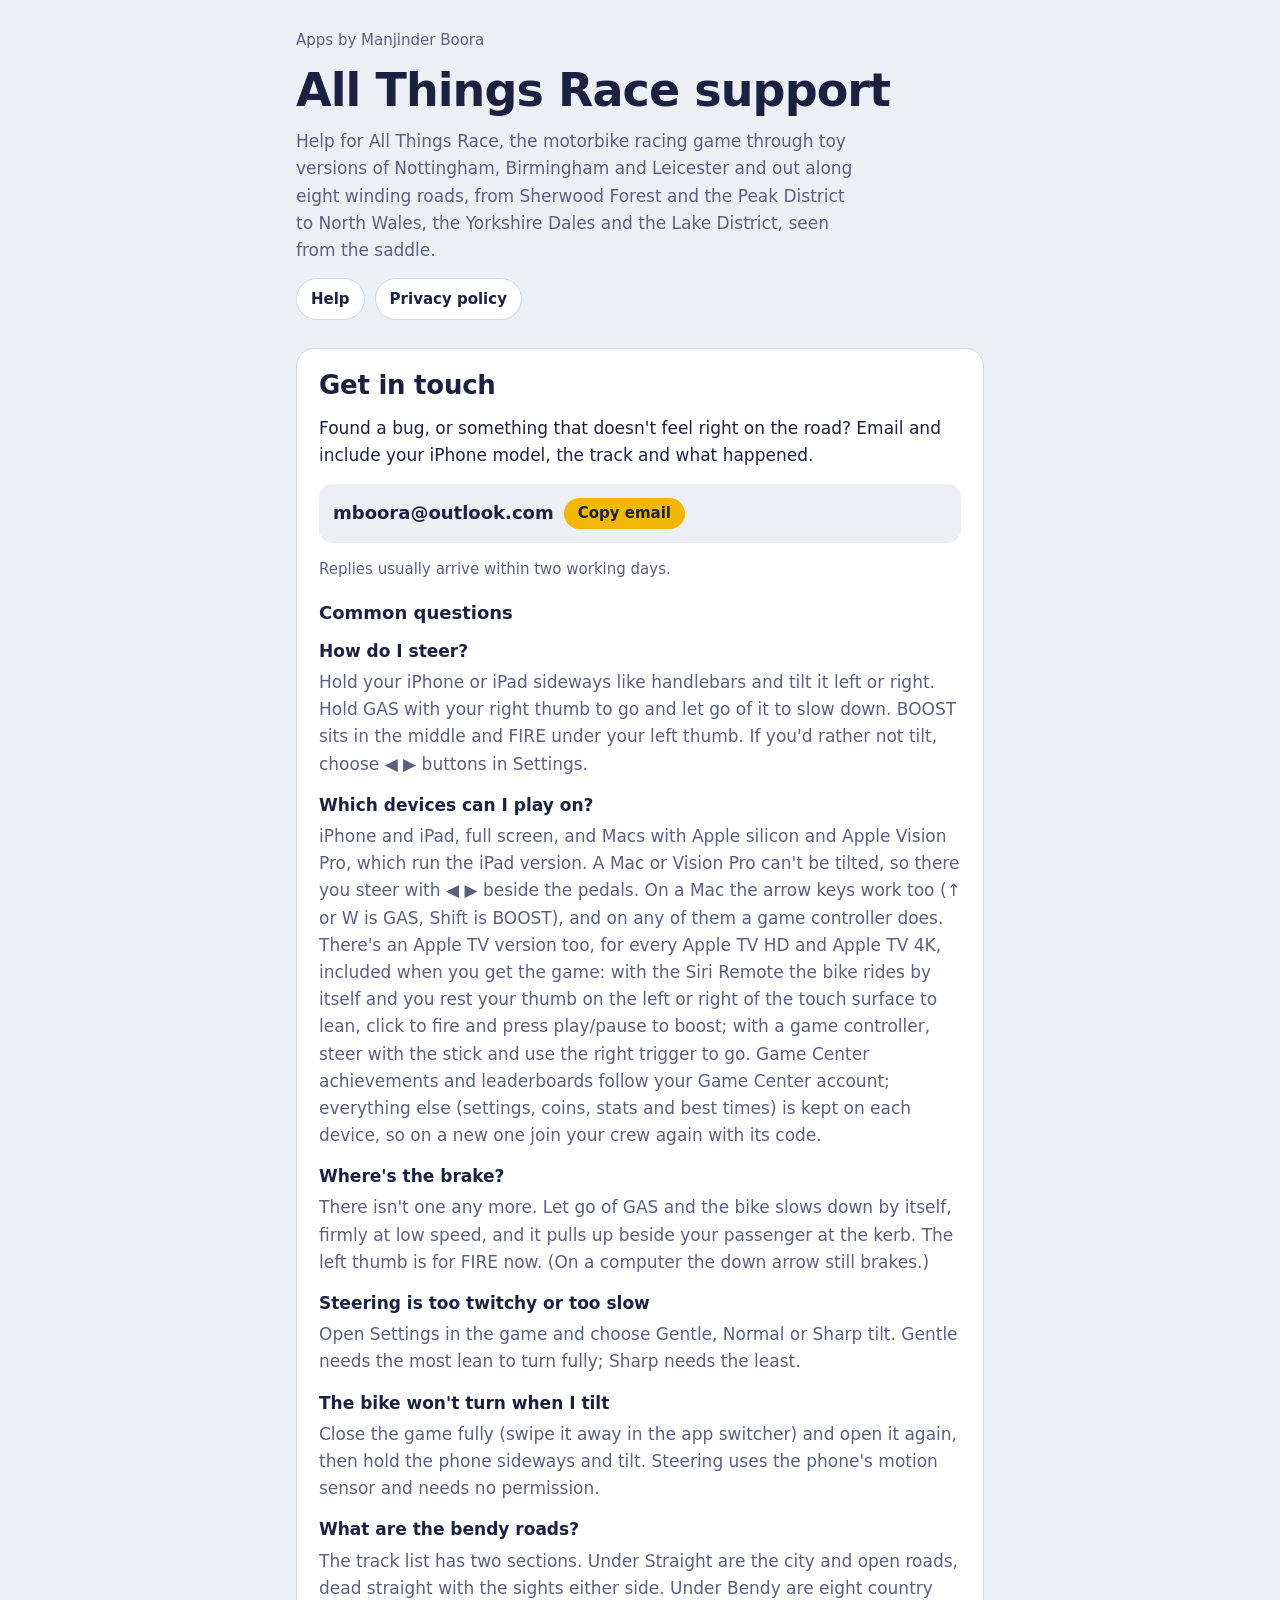
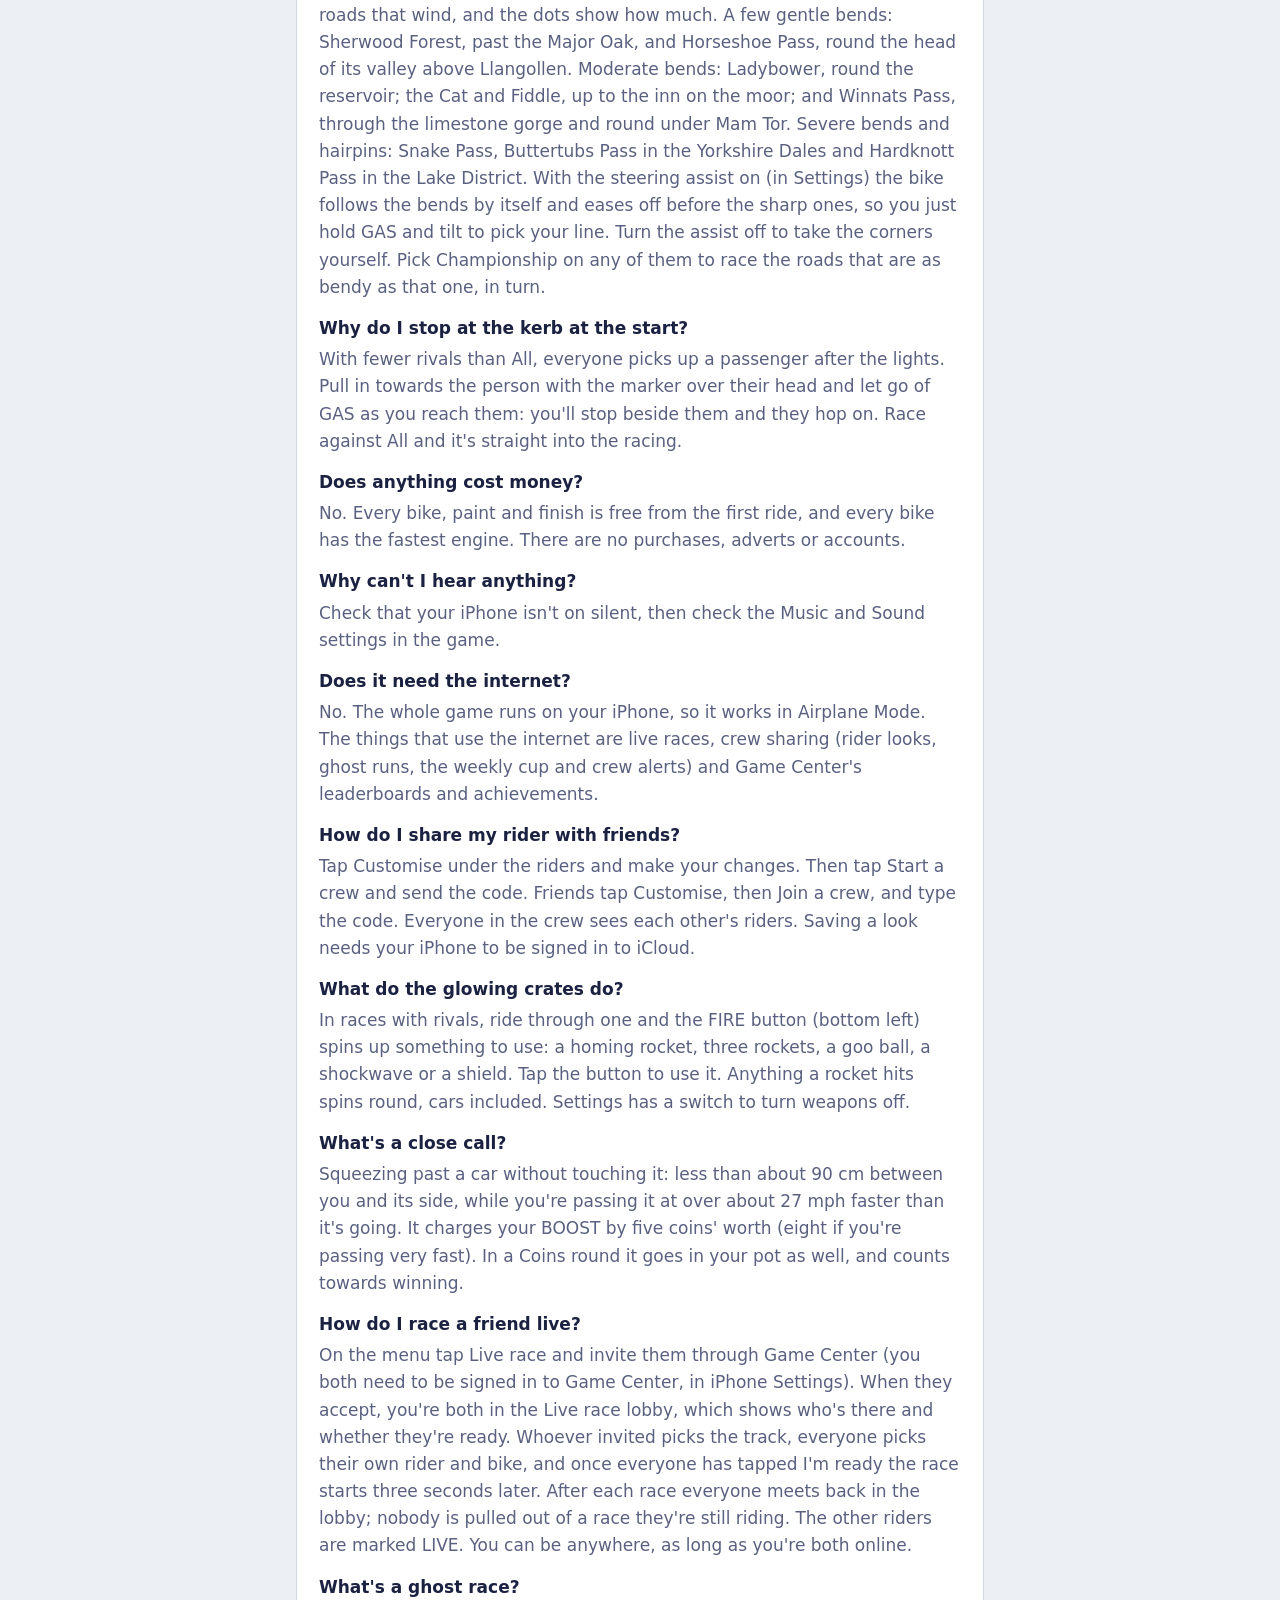
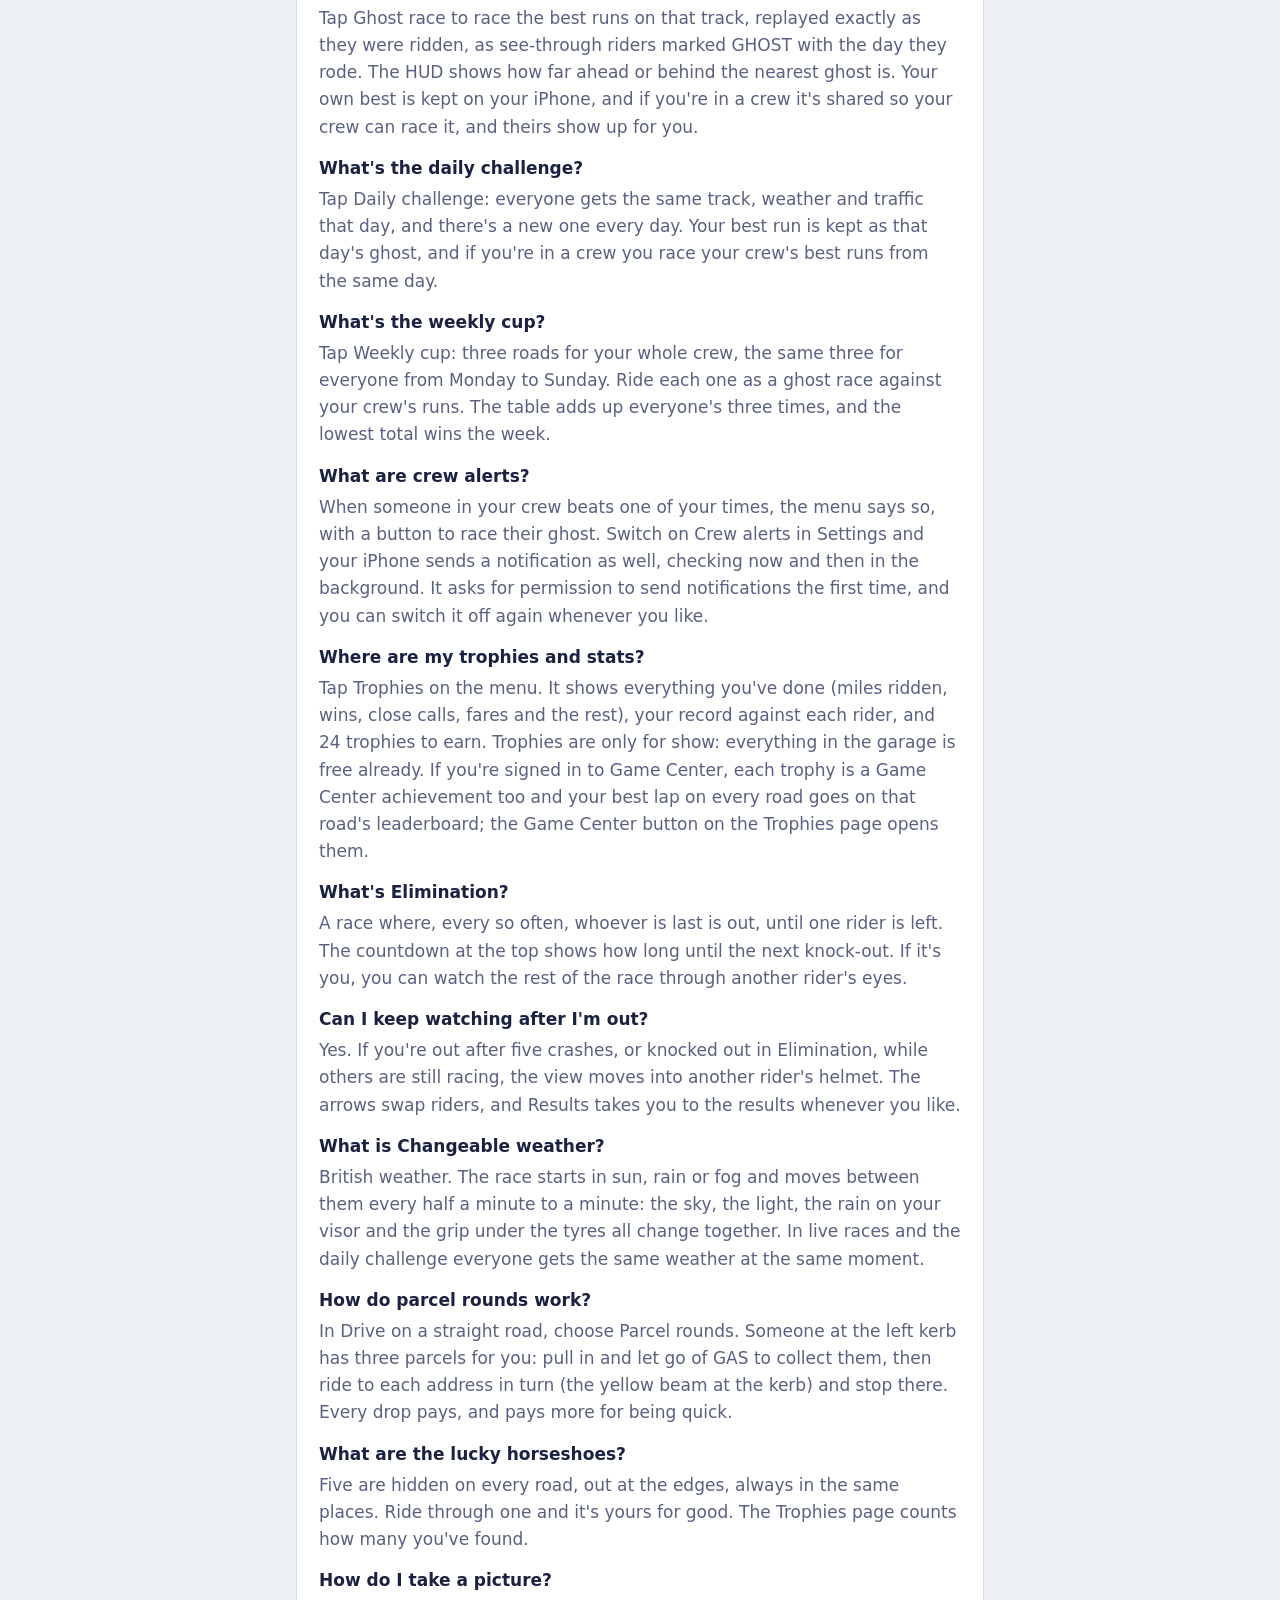
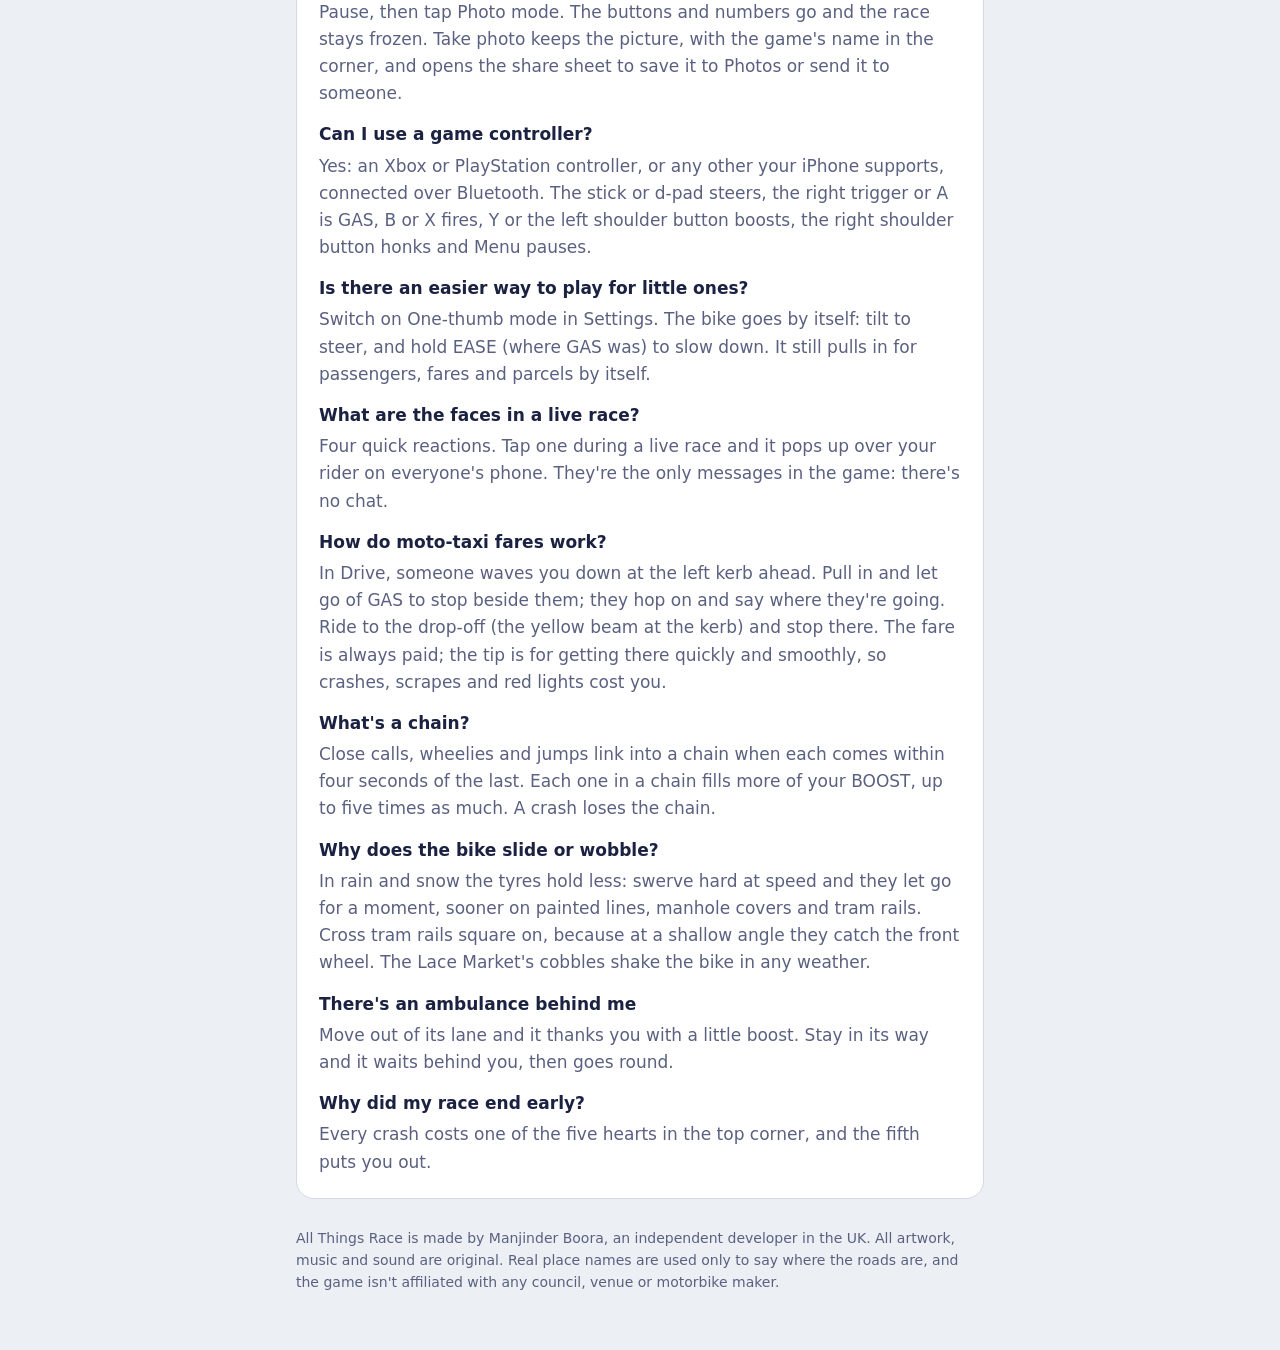
==== commit 6005c572: "All Things Race help: which devices (iPad, Mac, Vision Pro, Apple TV) for 1.1 To publish when 1.1 an" ====
--- a/all-things-race/index.html
+++ b/all-things-race/index.html
@@ -32,7 +32,11 @@
     <dl>
       <div>
         <dt>How do I steer?</dt>
-        <dd>Hold your iPhone sideways like handlebars and tilt it left or right. Hold GAS with your right thumb to go and let go of it to slow down. BOOST sits in the middle and FIRE under your left thumb.</dd>
+        <dd>Hold your iPhone or iPad sideways like handlebars and tilt it left or right. Hold GAS with your right thumb to go and let go of it to slow down. BOOST sits in the middle and FIRE under your left thumb. If you'd rather not tilt, choose ◀ ▶ buttons in Settings.</dd>
+      </div>
+      <div>
+        <dt>Which devices can I play on?</dt>
+        <dd>iPhone and iPad, full screen, and Macs with Apple silicon and Apple Vision Pro, which run the iPad version. A Mac or Vision Pro can't be tilted, so there you steer with ◀ ▶ beside the pedals. On a Mac the arrow keys work too (↑ or W is GAS, Shift is BOOST), and on any of them a game controller does. There's an Apple TV version too, for every Apple TV HD and Apple TV 4K, included when you get the game: with the Siri Remote the bike rides by itself and you rest your thumb on the left or right of the touch surface to lean, click to fire and press play/pause to boost; with a game controller, steer with the stick and use the right trigger to go. Game Center achievements and leaderboards follow your Game Center account; everything else (settings, coins, stats and best times) is kept on each device, so on a new one join your crew again with its code.</dd>
       </div>
       <div>
         <dt>Where's the brake?</dt>
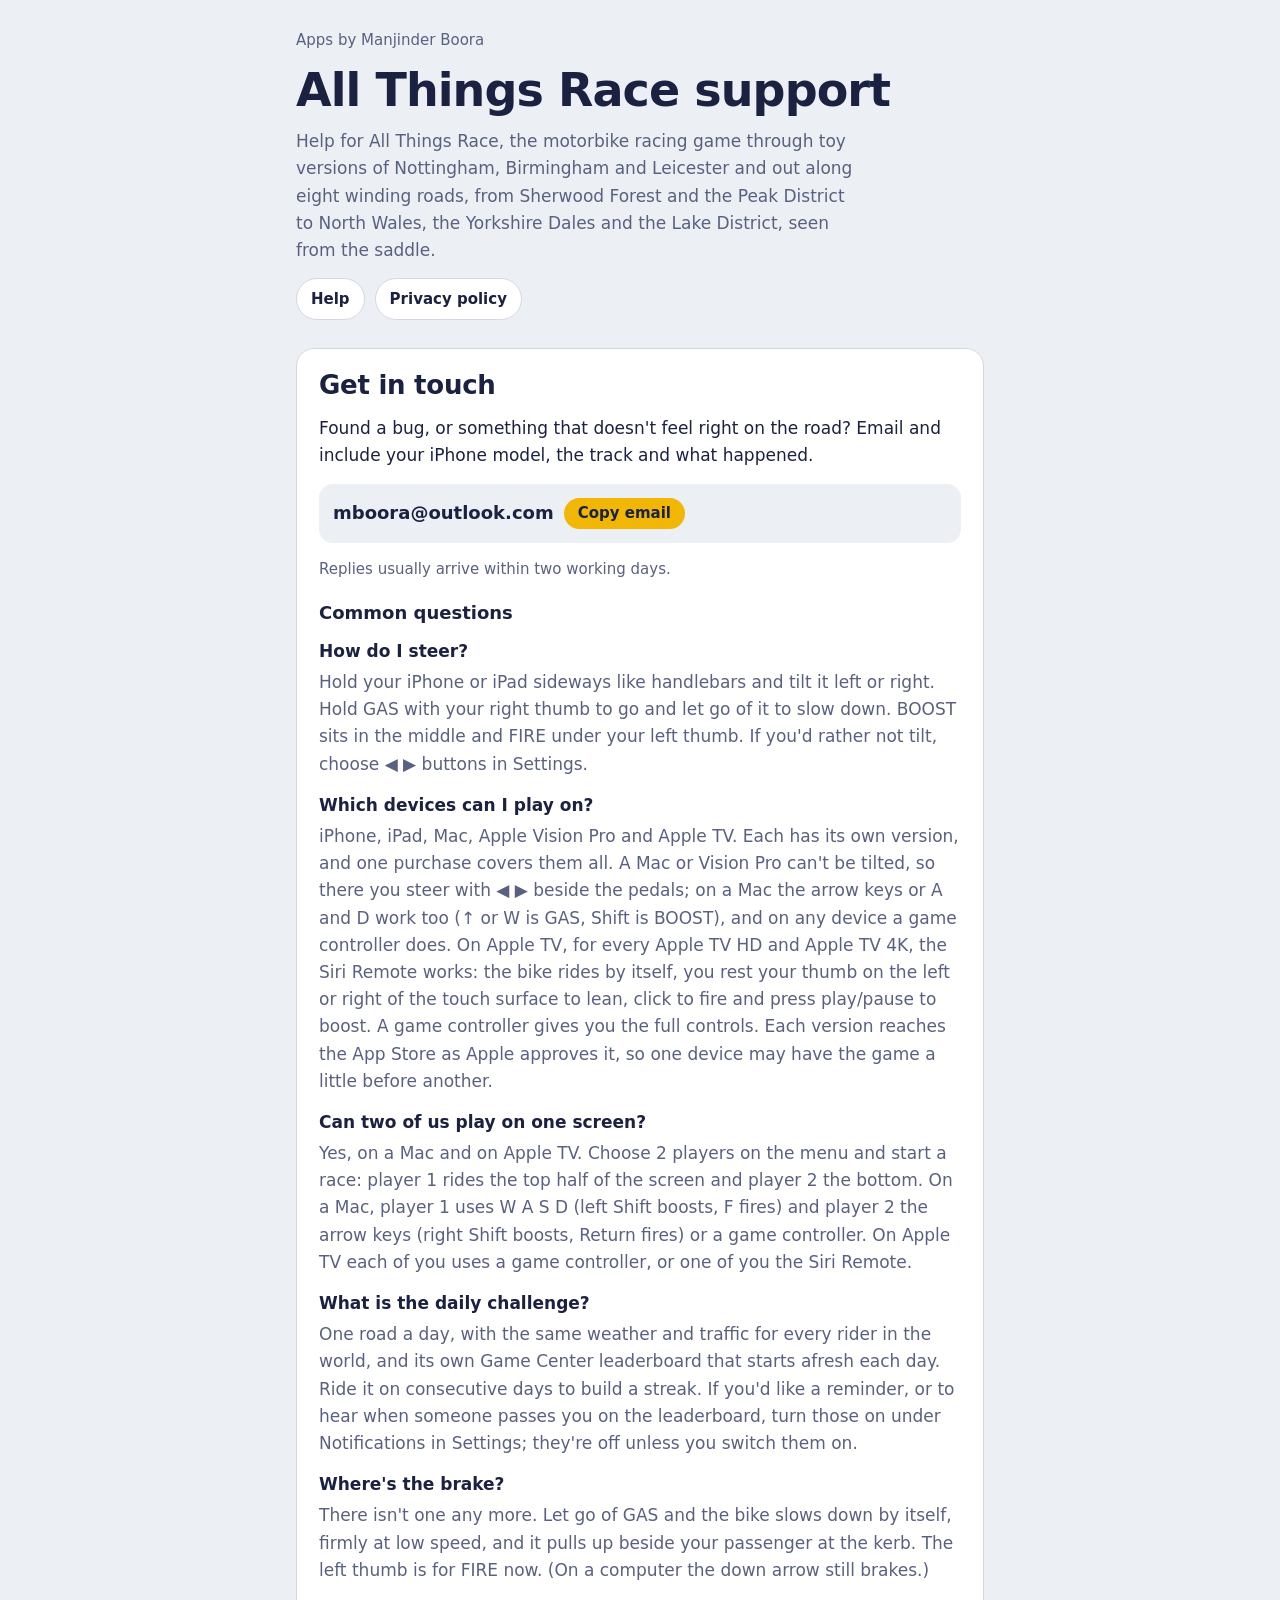
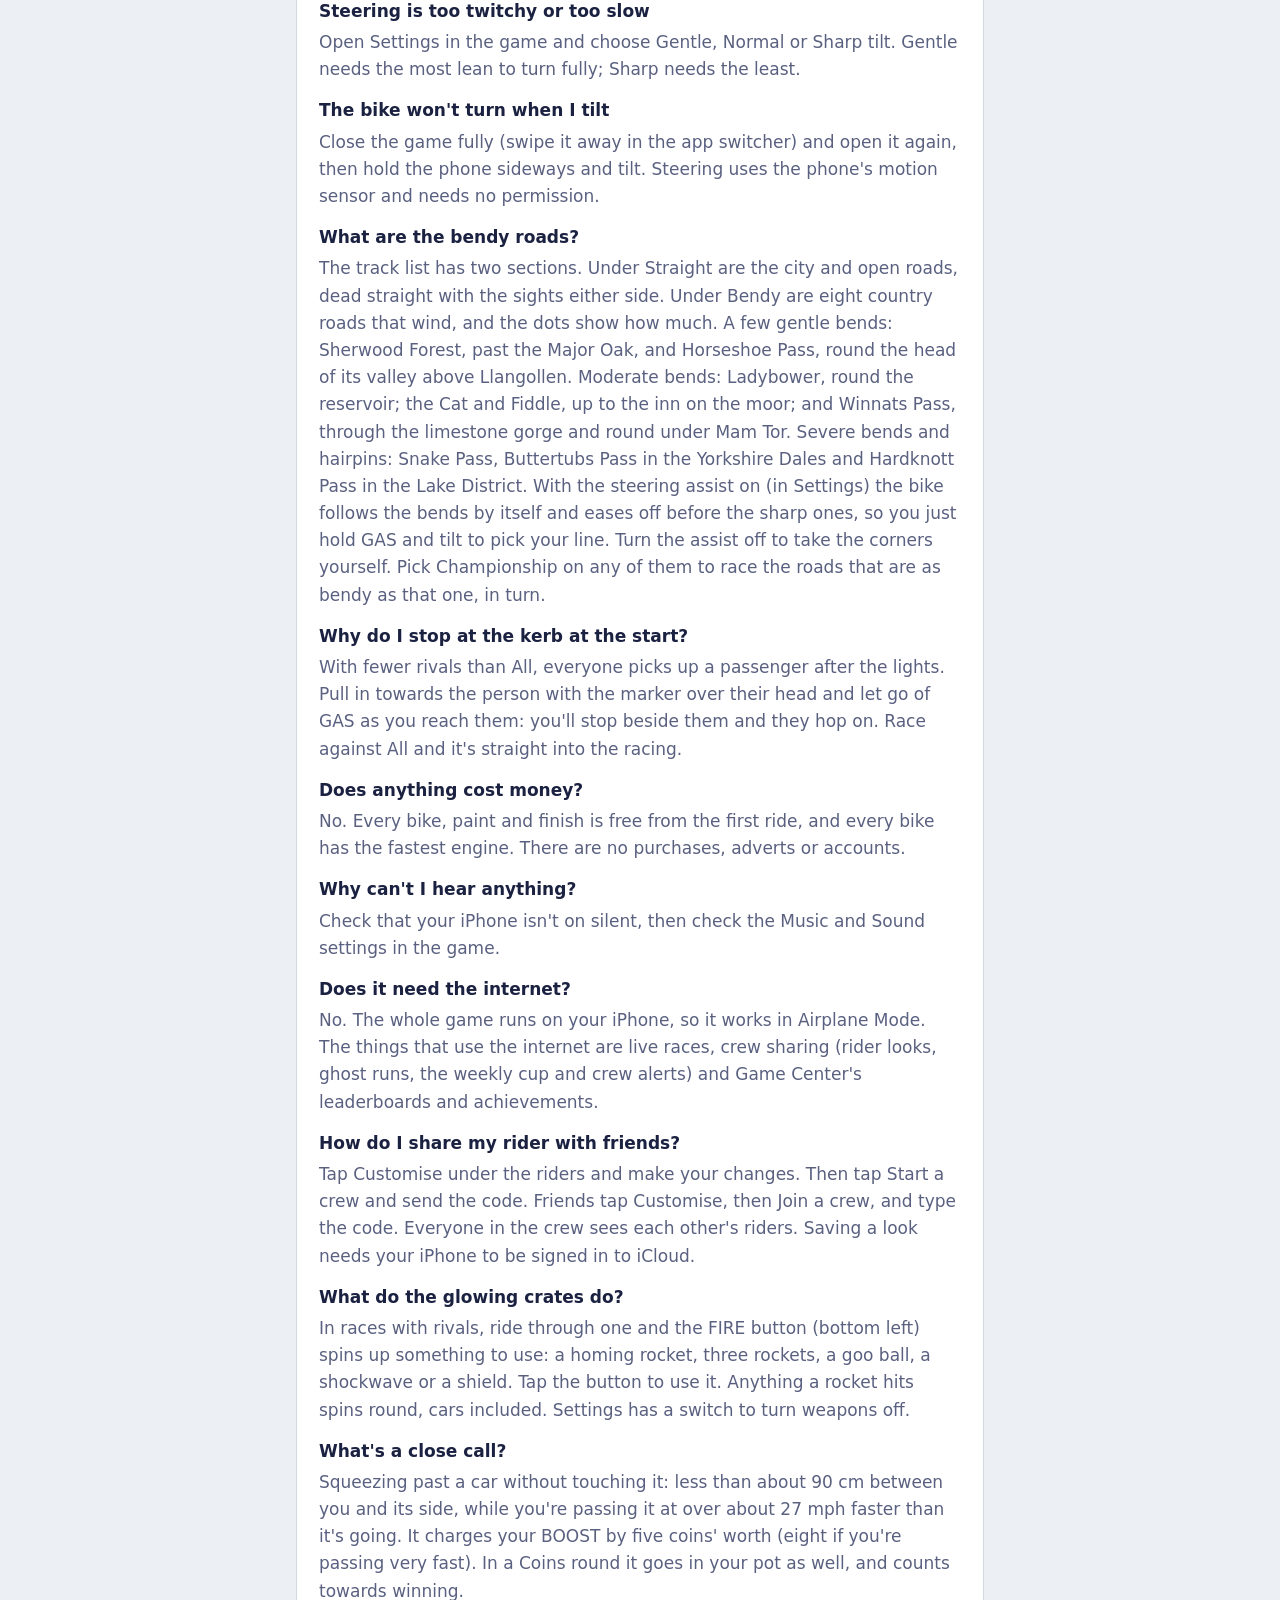
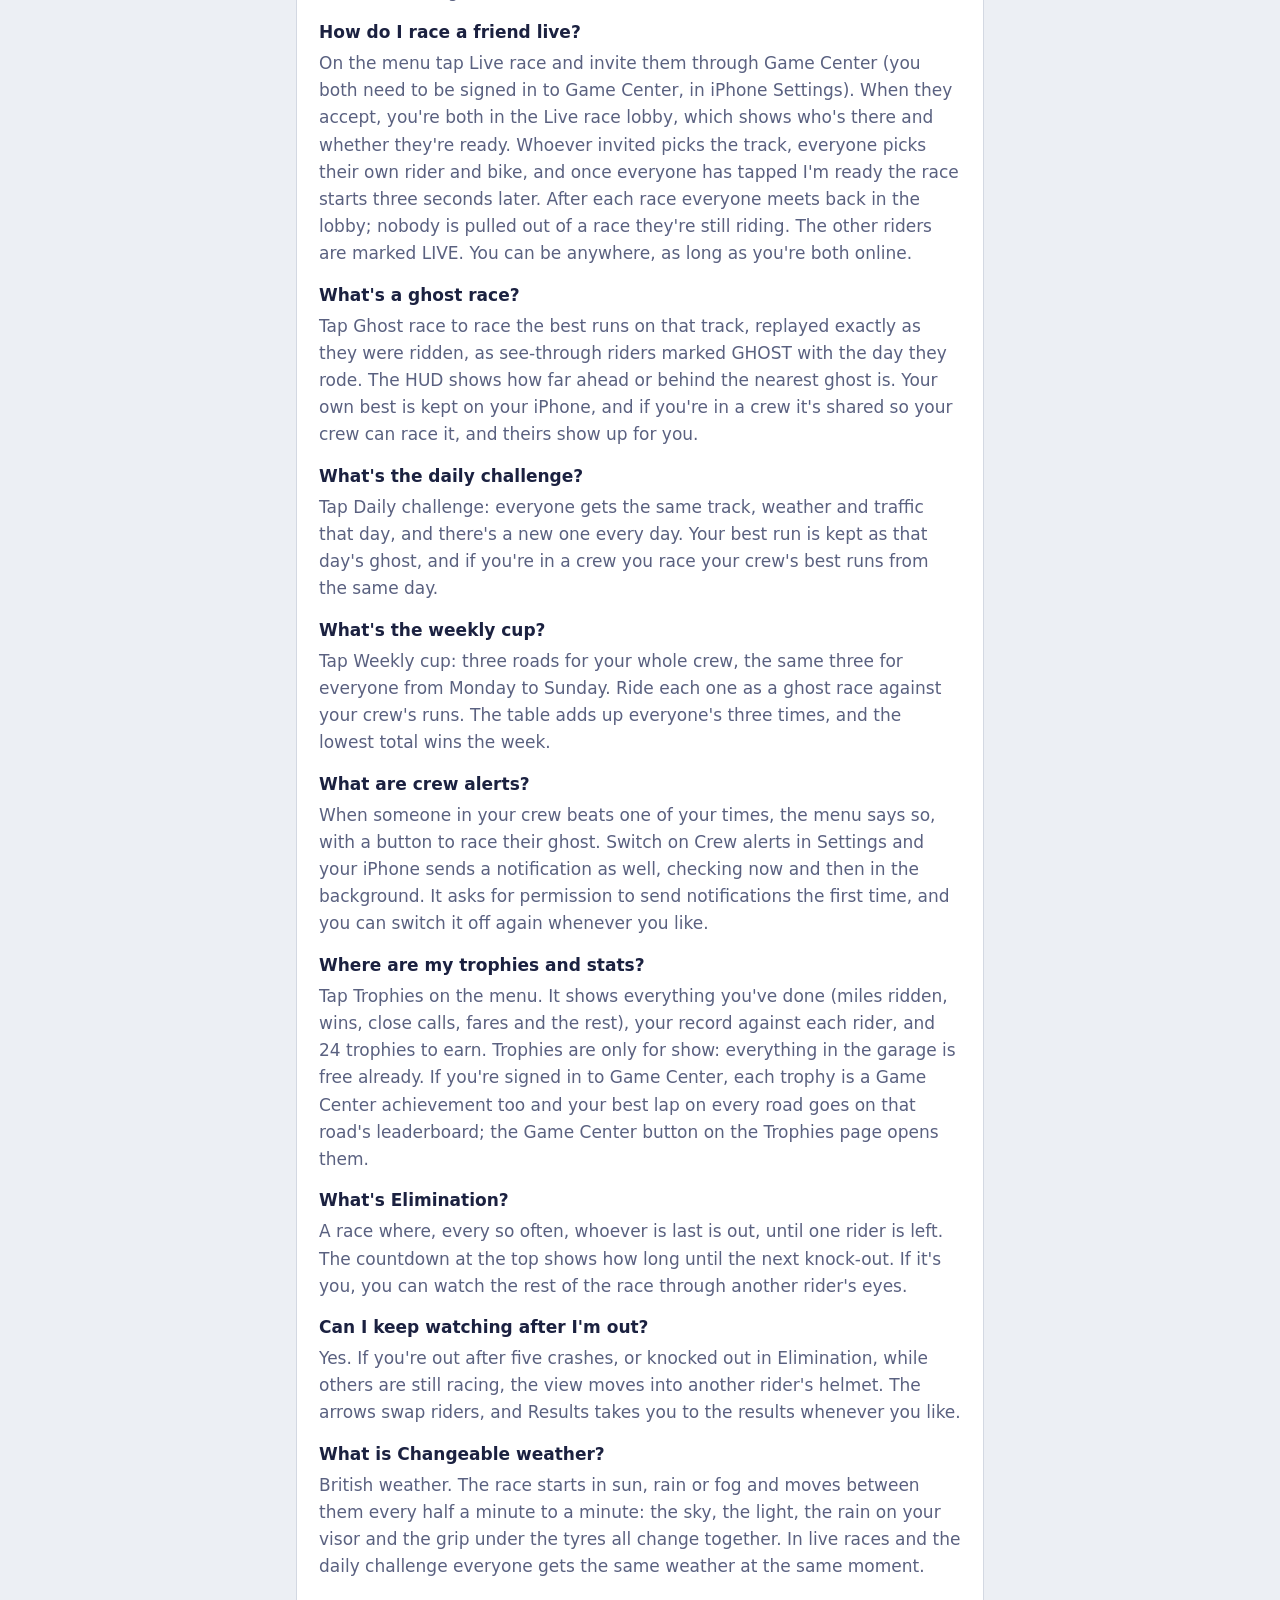
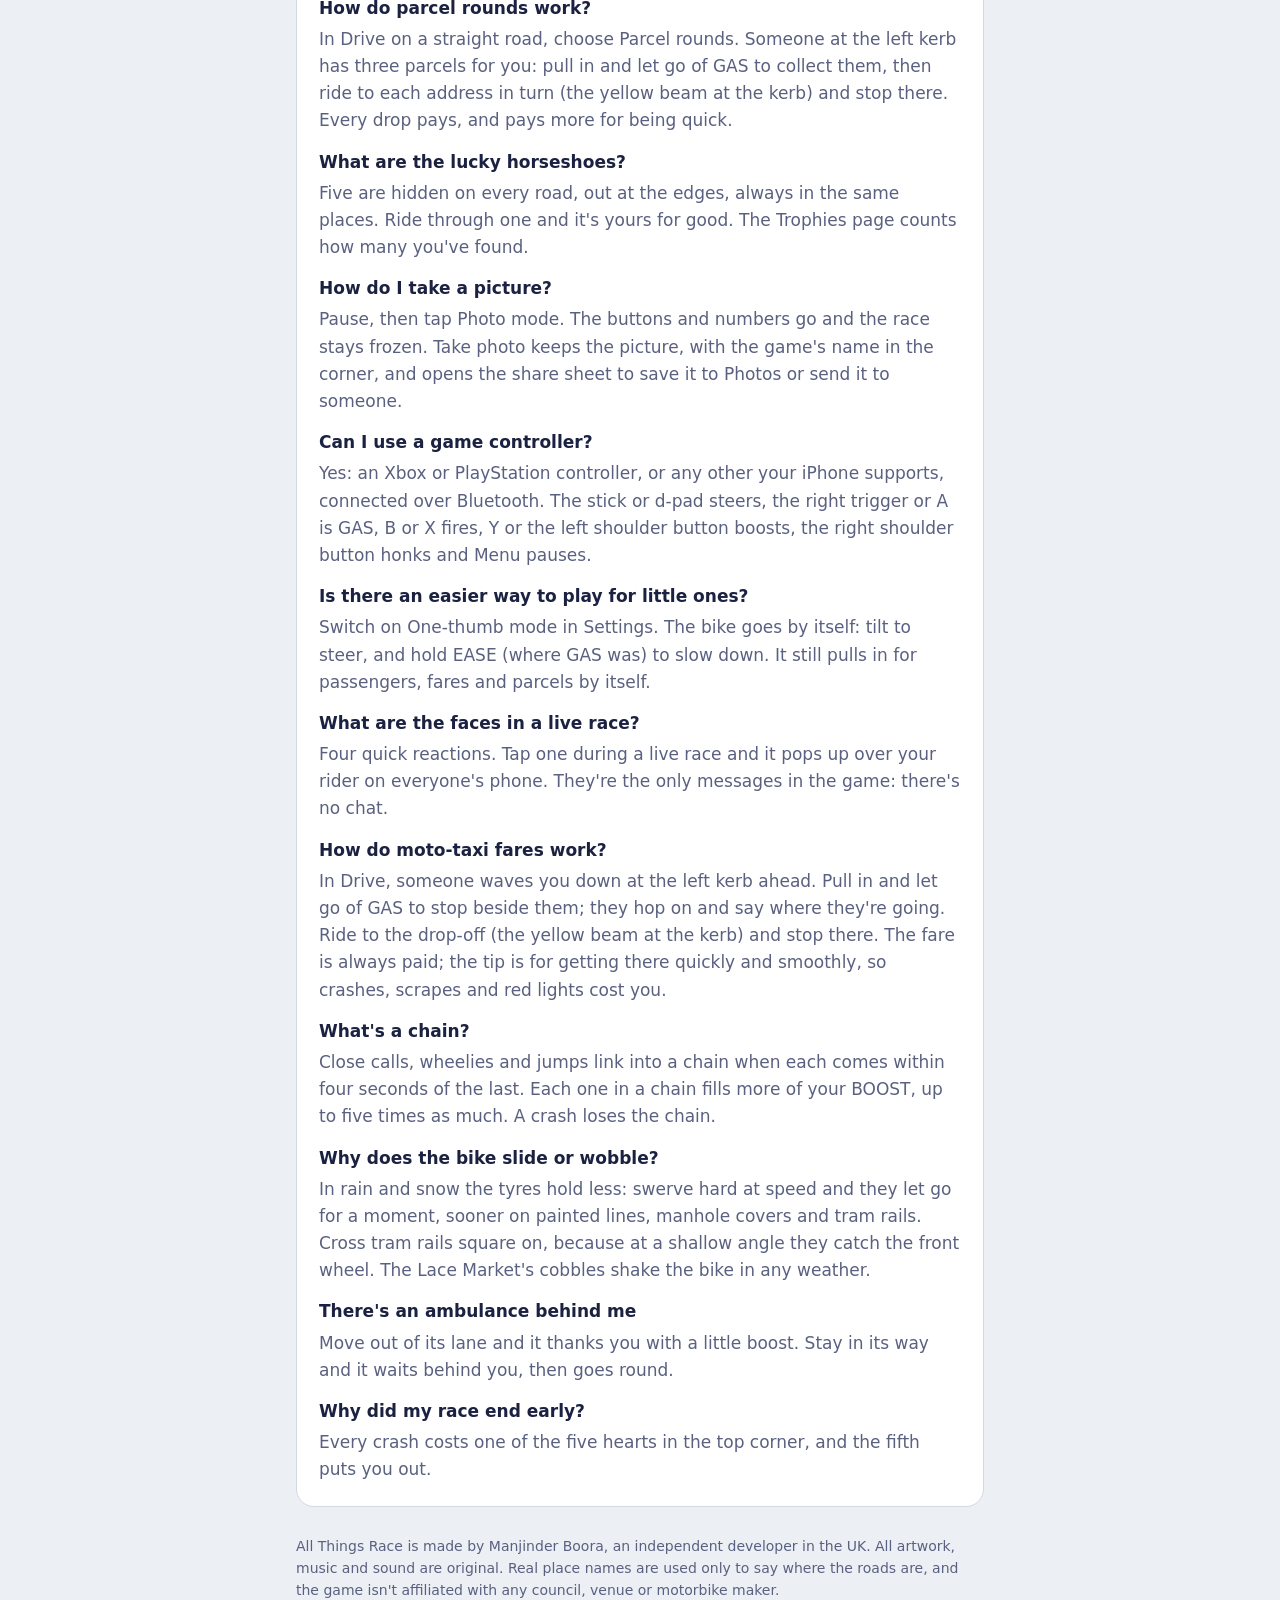
==== commit 54eea988: "All Things Race help: native Mac, Vision Pro and Apple TV apps, two players, daily challenge; privac" ====
--- a/all-things-race/index.html
+++ b/all-things-race/index.html
@@ -36,7 +36,15 @@
       </div>
       <div>
         <dt>Which devices can I play on?</dt>
-        <dd>iPhone and iPad, full screen, and Macs with Apple silicon and Apple Vision Pro, which run the iPad version. A Mac or Vision Pro can't be tilted, so there you steer with ◀ ▶ beside the pedals. On a Mac the arrow keys work too (↑ or W is GAS, Shift is BOOST), and on any of them a game controller does. There's an Apple TV version too, for every Apple TV HD and Apple TV 4K, included when you get the game: with the Siri Remote the bike rides by itself and you rest your thumb on the left or right of the touch surface to lean, click to fire and press play/pause to boost; with a game controller, steer with the stick and use the right trigger to go. Game Center achievements and leaderboards follow your Game Center account; everything else (settings, coins, stats and best times) is kept on each device, so on a new one join your crew again with its code.</dd>
+        <dd>iPhone, iPad, Mac, Apple Vision Pro and Apple TV. Each has its own version, and one purchase covers them all. A Mac or Vision Pro can't be tilted, so there you steer with ◀ ▶ beside the pedals; on a Mac the arrow keys or A and D work too (↑ or W is GAS, Shift is BOOST), and on any device a game controller does. On Apple TV, for every Apple TV HD and Apple TV 4K, the Siri Remote works: the bike rides by itself, you rest your thumb on the left or right of the touch surface to lean, click to fire and press play/pause to boost. A game controller gives you the full controls. Each version reaches the App Store as Apple approves it, so one device may have the game a little before another.</dd>
+      </div>
+      <div>
+        <dt>Can two of us play on one screen?</dt>
+        <dd>Yes, on a Mac and on Apple TV. Choose 2 players on the menu and start a race: player 1 rides the top half of the screen and player 2 the bottom. On a Mac, player 1 uses W A S D (left Shift boosts, F fires) and player 2 the arrow keys (right Shift boosts, Return fires) or a game controller. On Apple TV each of you uses a game controller, or one of you the Siri Remote.</dd>
+      </div>
+      <div>
+        <dt>What is the daily challenge?</dt>
+        <dd>One road a day, with the same weather and traffic for every rider in the world, and its own Game Center leaderboard that starts afresh each day. Ride it on consecutive days to build a streak. If you'd like a reminder, or to hear when someone passes you on the leaderboard, turn those on under Notifications in Settings; they're off unless you switch them on.</dd>
       </div>
       <div>
         <dt>Where's the brake?</dt>
